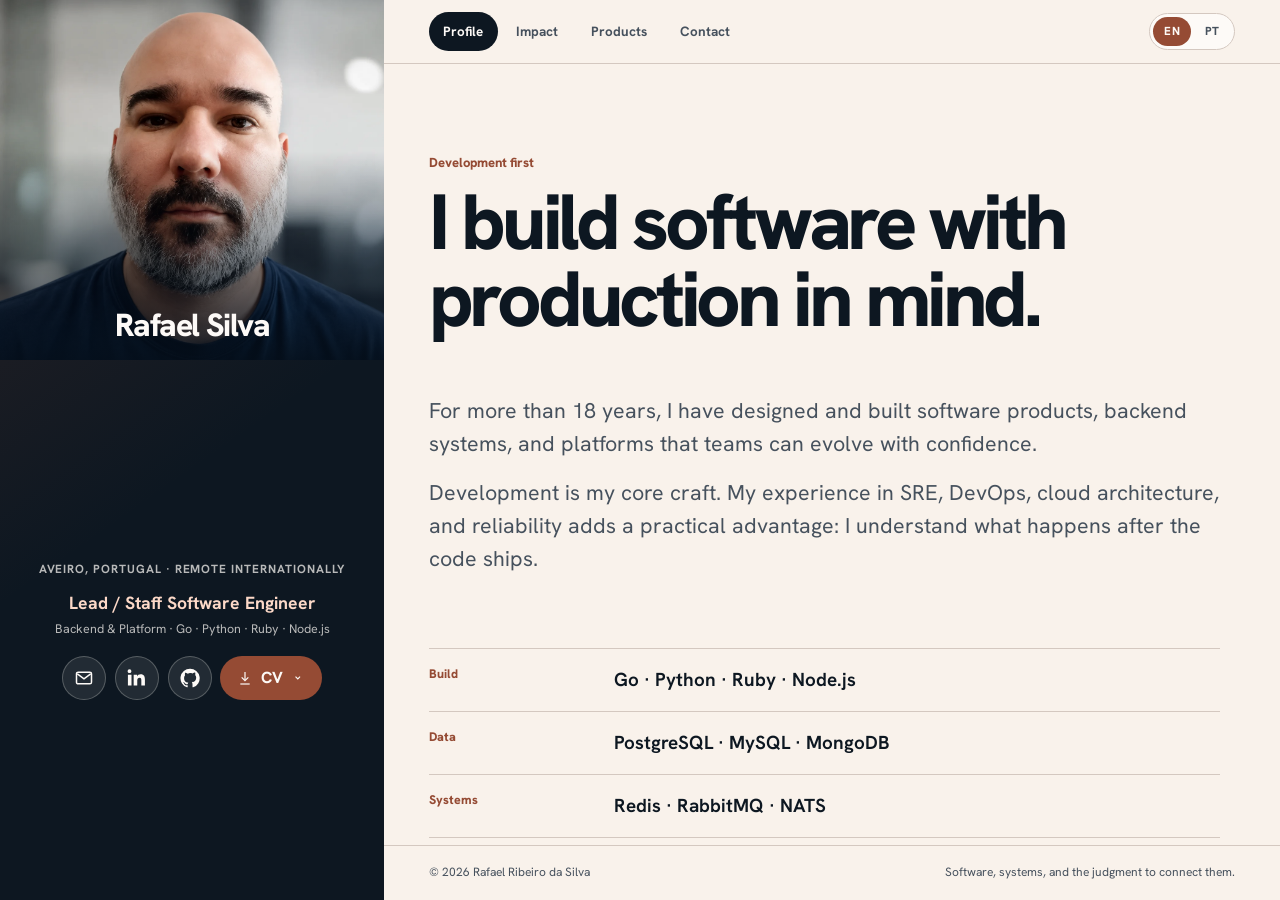
==== index.html @ 27759061 "update website content" ====
<!doctype html>
<html lang="en">
<head>
  <meta charset="utf-8">
  <meta name="viewport" content="width=device-width, initial-scale=1, viewport-fit=cover">
  <title>Rafael Ribeiro da Silva · Lead Software Engineer</title>
  <meta name="description" content="Lead and Staff Software Engineer focused on backend and platform systems, with 18+ years building software that works in production.">
  <meta name="theme-color" content="#9f4e37">
  <meta property="og:type" content="website">
  <meta property="og:title" content="Rafael Ribeiro da Silva · Lead Software Engineer">
  <meta property="og:description" content="Backend and platform engineering, built with production in mind.">
  <meta property="og:image" content="assets/rafael-ribeiro-profile.webp">
  <link rel="icon" href="assets/favicon.svg" type="image/svg+xml">
  <link rel="preconnect" href="https://fonts.googleapis.com">
  <link rel="preconnect" href="https://fonts.gstatic.com" crossorigin>
  <link href="https://fonts.googleapis.com/css2?family=Hanken+Grotesk:wght@400;500;600;700;800&amp;display=swap" rel="stylesheet">
  <link rel="stylesheet" href="styles.css">
</head>
<body>
  <a class="skip-link" href="#main-content" data-i18n="skip">Skip to content</a>

  <div class="site-shell">
    <header class="portrait" aria-labelledby="profile-name">
      <div class="portrait__photo">
        <img
          class="portrait__image"
          src="assets/rafael-ribeiro-profile.webp"
          alt="Portrait of Rafael Ribeiro da Silva"
          data-i18n-alt="photoAlt"
          width="1254"
          height="1254"
          decoding="async"
          fetchpriority="high"
        >
        <div class="portrait__photo-shade" aria-hidden="true"></div>
        <h1 id="profile-name">Rafael Silva</h1>
      </div>
      <div class="portrait__wash" aria-hidden="true"></div>

      <div class="portrait__top">
        <div class="language-switch language-switch--over-image" role="group" aria-label="Language / Idioma">
          <button type="button" data-lang="en" aria-pressed="true">EN</button>
          <button type="button" data-lang="pt" aria-pressed="false">PT</button>
        </div>
      </div>

      <div class="portrait__content">
        <p class="location" data-i18n="location">Aveiro, Portugal · Remote internationally</p>
        <p class="role" data-i18n="role">Lead / Staff Software Engineer</p>
        <p class="specialty" data-i18n="specialty">Backend &amp; Platform · Go · Python · Ruby · Node.js</p>

        <div class="portrait__actions" aria-label="Professional links">
          <a class="icon-action" href="mailto:rafael@gactec.com" aria-label="Email Rafael">
            <svg viewBox="0 0 24 24" fill="none" stroke="currentColor" stroke-width="1.8" aria-hidden="true"><rect x="3" y="5" width="18" height="14" rx="2"></rect><path d="m4 7 8 6 8-6"></path></svg>
          </a>
          <a class="icon-action" href="https://www.linkedin.com/in/ribadev" target="_blank" rel="noopener noreferrer" aria-label="LinkedIn">
            <svg viewBox="0 0 24 24" fill="currentColor" aria-hidden="true"><path d="M5.3 3.8A2.3 2.3 0 1 1 .7 3.8a2.3 2.3 0 0 1 4.6 0ZM1.1 8h4.3v13H1.1V8Zm6.9 0h4.1v1.8h.1c.6-1.1 2-2.3 4.1-2.3 4.4 0 5.2 2.9 5.2 6.7V21h-4.3v-6c0-1.4 0-3.3-2-3.3s-2.9 1.6-2.9 3.2V21H8V8Z"></path></svg>
          </a>
          <a class="icon-action" href="https://github.com/RibaDev" target="_blank" rel="noopener noreferrer" aria-label="GitHub">
            <svg viewBox="0 0 24 24" fill="currentColor" aria-hidden="true"><path d="M12 .8a11.5 11.5 0 0 0-3.6 22.4c.6.1.8-.2.8-.5v-2c-3.1.7-3.8-1.3-3.8-1.3-.5-1.3-1.3-1.7-1.3-1.7-1-.7.1-.7.1-.7 1.1.1 1.8 1.2 1.8 1.2 1 1.8 2.7 1.3 3.3 1 .1-.8.4-1.3.7-1.6-2.5-.3-5.1-1.3-5.1-5.7 0-1.3.4-2.3 1.2-3.1-.1-.3-.5-1.5.1-3.1 0 0 1-.3 3.2 1.2A11 11 0 0 1 12 6.1c1 0 2 .1 2.9.4 2.2-1.5 3.2-1.2 3.2-1.2.6 1.6.2 2.8.1 3.1.8.8 1.2 1.8 1.2 3.1 0 4.4-2.7 5.4-5.2 5.7.4.4.8 1.1.8 2.2v3.3c0 .3.2.6.8.5A11.5 11.5 0 0 0 12 .8Z"></path></svg>
          </a>

          <details class="resume-menu">
            <summary class="resume-button">
              <svg viewBox="0 0 24 24" fill="none" stroke="currentColor" stroke-width="1.8" aria-hidden="true"><path d="M12 3v12"></path><path d="m7 11 5 5 5-5"></path><path d="M5 21h14"></path></svg>
              <span data-i18n="resume">CV</span>
              <svg class="chevron" viewBox="0 0 24 24" fill="none" stroke="currentColor" stroke-width="2" aria-hidden="true"><path d="m8 10 4 4 4-4"></path></svg>
            </summary>
            <div class="resume-menu__list">
              <a href="assets/Rafael-Ribeiro-da-Silva-CV-EN.pdf" download><strong>EN</strong><span>English</span><small>PDF</small></a>
              <a href="assets/Rafael-Ribeiro-da-Silva-CV-PT.pdf" download><strong>PT</strong><span>Português</span><small>PDF</small></a>
            </div>
          </details>
        </div>

        <a class="discover" href="#main-content">
          <span data-i18n="discover">Explore my work</span>
          <svg viewBox="0 0 24 24" fill="none" stroke="currentColor" stroke-width="2" aria-hidden="true"><path d="m6 9 6 6 6-6"></path></svg>
        </a>
      </div>
    </header>

    <main class="content" id="main-content">
      <div class="content__nav">
        <nav class="tabs" role="tablist" aria-label="Profile sections" data-i18n-aria="sectionsLabel">
          <button type="button" role="tab" id="tab-profile" aria-controls="panel-profile" aria-selected="true" data-tab="profile" data-i18n="navProfile">Profile</button>
          <button type="button" role="tab" id="tab-impact" aria-controls="panel-impact" aria-selected="false" data-tab="impact" data-i18n="navImpact">Impact</button>
          <button type="button" role="tab" id="tab-products" aria-controls="panel-products" aria-selected="false" data-tab="products" data-i18n="navProducts">Products</button>
          <button type="button" role="tab" id="tab-contact" aria-controls="panel-contact" aria-selected="false" data-tab="contact" data-i18n="navContact">Contact</button>
        </nav>

        <div class="language-switch language-switch--on-paper" role="group" aria-label="Language / Idioma">
          <button type="button" data-lang="en" aria-pressed="true">EN</button>
          <button type="button" data-lang="pt" aria-pressed="false">PT</button>
        </div>
      </div>

      <div class="panels">
        <section class="panel" id="panel-profile" role="tabpanel" aria-labelledby="tab-profile" data-panel="profile">
          <div class="panel-heading">
            <p class="kicker" data-i18n="profileKicker">Development first</p>
            <h2 data-i18n="profileTitle">I build software with production in mind.</h2>
          </div>

          <div class="intro-copy">
            <p data-i18n="profileIntro1">For more than 18 years, I have designed and built software products, backend systems, and platforms that teams can evolve with confidence.</p>
            <p data-i18n="profileIntro2">Development is my core craft. My experience in SRE, DevOps, cloud architecture, and reliability adds a practical advantage: I understand what happens after the code ships.</p>
          </div>

          <div class="expertise" aria-label="Core expertise and languages" data-i18n-aria="expertiseLabel">
            <div class="expertise__row">
              <span data-i18n="expertiseBuild">Build</span>
              <p>Go · Python · Ruby · Node.js</p>
            </div>
            <div class="expertise__row">
              <span data-i18n="expertiseData">Data</span>
              <p>PostgreSQL · MySQL · MongoDB</p>
            </div>
            <div class="expertise__row">
              <span data-i18n="expertiseSystems">Systems</span>
              <p>Redis · RabbitMQ · NATS</p>
            </div>
            <div class="expertise__row">
              <span data-i18n="expertiseOperate">Operate</span>
              <p>SRE · DevOps · Cloud · CI/CD · Observability</p>
            </div>
            <div class="expertise__row">
              <span data-i18n="expertiseLanguages">Languages</span>
              <p data-i18n="spokenLanguages">Portuguese: Native · English: Advanced</p>
            </div>
          </div>

          <div class="career-heading">
            <h3 data-i18n="careerTitle">Selected trajectory</h3>
            <p data-i18n="careerIntro">Six chapters that connect software, systems, and technical leadership.</p>
          </div>

          <ol class="career-list">
            <li>
              <div class="career-list__time" data-i18n="careerGacTime">2020 — present</div>
              <div><h4><span data-i18n="careerGacRole">Co-Founder &amp; Software Engineer</span><em>GacTec</em></h4><p data-i18n="careerGacBody">End-to-end ownership of digital products, from product conception and architecture to implementation, infrastructure, and operation.</p></div>
            </li>
            <li>
              <div class="career-list__time">2023 — 2026</div>
              <div><h4><span>DevOps Specialist</span><em>Millennium bcp</em></h4><p data-i18n="careerMbcBody">Built an internal product bootstrap platform in Go, PostgreSQL, and Redis that automated cloud product stacks and their dependencies.</p></div>
            </li>
            <li>
              <div class="career-list__time">2022 — 2023</div>
              <div><h4><span>System Reliability Engineer</span><em>Algemetric</em></h4><p data-i18n="careerAlgBody">Engineered secure distributed environments and private communication across multiple cloud providers for encrypted-data workloads.</p></div>
            </li>
            <li>
              <div class="career-list__time">2021 — 2022</div>
              <div><h4><span>SRE Coordinator</span><em>Afterverse</em></h4><p data-i18n="careerAfterBody">Led reliability work for thousands of game servers across eight countries and four continents, balancing player experience, availability, and cost.</p></div>
            </li>
            <li>
              <div class="career-list__time">2015 — 2019</div>
              <div><h4><span>Tech Leader / DevOps</span><em>Estante Virtual</em></h4><p data-i18n="careerEstanteBody">Led the architecture, domain decomposition, data migration, and service development behind a major software modernization.</p></div>
            </li>
            <li>
              <div class="career-list__time">2008 — 2015</div>
              <div><h4><span data-i18n="careerEarlyRole">Software Developer</span><em data-i18n="careerEarlyCompanies">Eguana · Portal Teleguia · West Internet</em></h4><p data-i18n="careerEarlyBody">Built the development foundation in web systems, PHP, server architecture, and production operations.</p></div>
            </li>
          </ol>
        </section>

        <section class="panel" id="panel-impact" role="tabpanel" aria-labelledby="tab-impact" data-panel="impact" hidden>
          <div class="panel-heading">
            <p class="kicker" data-i18n="impactKicker">Selected impact</p>
            <h2 data-i18n="impactTitle">Complex systems, made easier to build and evolve.</h2>
          </div>

          <article class="case-study case-study--copper">
            <div class="case-study__number">01</div>
            <div class="case-study__content">
              <div class="case-study__meta"><span>Millennium bcp</span><span>Go · PostgreSQL · Redis</span></div>
              <h3 data-i18n="bootstrapTitle">A platform that bootstraps complete product stacks in the cloud.</h3>
              <p data-i18n="bootstrapBody">I developed an internal platform that created each product dependency automatically and established reproducible Development, QA, Staging, and Production environments.</p>
              <p class="case-study__result" data-i18n="bootstrapResult">The result: new projects started 70% faster and reached publication 85% faster, with fewer setup errors and less rework.</p>
            </div>
          </article>

          <article class="case-study case-study--ink">
            <div class="case-study__number">02</div>
            <div class="case-study__content">
              <div class="case-study__meta"><span>Estante Virtual</span><span>Ruby on Rails · PostgreSQL</span></div>
              <h3 data-i18n="estanteTitle">From a Perl monolith to independently evolvable services.</h3>
              <p data-i18n="estanteBody">I led the project from architecture and domain decomposition through data migration and development of the services that replaced a single Perl and MySQL system.</p>
              <p class="case-study__result" data-i18n="estanteResult">The new architecture reduced coupling and allowed teams to develop and publish services independently, accelerating product improvements.</p>
            </div>
          </article>

          <div class="operability-statement">
            <p data-i18n="operabilityLabel">The differentiator</p>
            <h3 data-i18n="operabilityTitle">I do not separate building software from making it operable.</h3>
            <p data-i18n="operabilityBody">Reliability, observability, delivery automation, and cloud architecture are part of how I make engineering decisions, not a separate phase after development.</p>
          </div>
        </section>

        <section class="panel" id="panel-products" role="tabpanel" aria-labelledby="tab-products" data-panel="products" hidden>
          <div class="panel-heading panel-heading--with-note">
            <div>
              <p class="kicker" data-i18n="productsKicker">GacTec products</p>
              <h2 data-i18n="productsTitle">Products I own from idea to operation.</h2>
            </div>
            <p data-i18n="productsNote">Conception, product decisions, architecture, code, data, infrastructure, release, and ongoing evolution.</p>
          </div>

          <article class="flagship-product">
            <div class="flagship-product__copy">
              <div class="product-index"><span>01</span><span data-i18n="flagshipLabel">Flagship product</span></div>
              <h3>Cointábil</h3>
              <p data-i18n="cointabilBody">A monthly accounting operations workspace built for Portugal. It connects document collection, ATCUD and QR validation, SAF-T and e-Fatura imports, bank reconciliation, human approval, and auditable closing.</p>
              <p class="stack">Go · Next.js · PostgreSQL · NATS</p>
              <a class="text-link" href="https://cointabil.com" target="_blank" rel="noopener noreferrer"><span data-i18n="visitProduct">Visit product</span><svg viewBox="0 0 24 24" fill="none" stroke="currentColor" stroke-width="2" aria-hidden="true"><path d="M5 12h14"></path><path d="m14 6 6 6-6 6"></path></svg></a>
            </div>
            <a class="flagship-product__visual" href="https://cointabil.com" target="_blank" rel="noopener noreferrer" aria-label="Open Cointábil">
              <div class="cointabil-board" aria-hidden="true">
                <div class="cointabil-board__top"><span>Cointábil</span><i></i><i></i><i></i></div>
                <div class="cointabil-board__heading"><span>Fecho mensal</span><strong>Abril 2026</strong></div>
                <div class="cointabil-board__row"><span>Beta Lda</span><em data-state="done">Pronto a fechar</em><b>100%</b></div>
                <div class="cointabil-board__row"><span>Gama Unipessoal</span><em data-state="review">Em validação</em><b>72%</b></div>
                <div class="cointabil-board__row"><span>Delta SA</span><em data-state="missing">Documentos em falta</em><b>48%</b></div>
                <div class="cointabil-board__queue"><span>ATCUD · QR · NIF</span><strong>5 exceções aguardam decisão humana</strong></div>
              </div>
            </a>
          </article>

          <div class="product-ledger">
            <article>
              <div class="product-index"><span>02</span><span>Web product</span></div>
              <div class="product-ledger__main"><h3>PalmBites</h3><p data-i18n="palmbitesBody">Direct digital commerce and operations for restaurants, cafés, pastry shops, and food trucks, with an installable storefront, ordering, and multi-channel consolidation.</p><p class="stack">Go · Next.js · PostgreSQL · Redis</p></div>
              <a href="https://palmbites.app" target="_blank" rel="noopener noreferrer" aria-label="Open PalmBites"><svg viewBox="0 0 24 24" fill="none" stroke="currentColor" stroke-width="2" aria-hidden="true"><path d="M5 12h14"></path><path d="m14 6 6 6-6 6"></path></svg></a>
            </article>

            <article>
              <div class="product-index"><span>03</span><span>Native mobile</span></div>
              <div class="product-ledger__main"><h3>PalmBills</h3><p data-i18n="palmbillsBody">A privacy-focused native app that reads the Portuguese Tax Authority QR code on invoices and turns receipts into organized, searchable expenses.</p><p class="stack">Swift · SwiftUI · Kotlin · Jetpack Compose</p></div>
              <div class="store-links">
                <a href="https://apps.apple.com/pt/app/palmbills/id6762027969" target="_blank" rel="noopener noreferrer" aria-label="PalmBills on App Store">iOS</a>
                <a href="https://play.google.com/store/apps/details?id=com.gactec.palmbills" target="_blank" rel="noopener noreferrer" aria-label="PalmBills on Google Play">Android</a>
              </div>
            </article>

            <article>
              <div class="product-index"><span>04</span><span>Community platform</span></div>
              <div class="product-ledger__main"><h3>StreetSlopes</h3><p data-i18n="streetslopesBody">A worldwide map and community where street riders discover and document spots, creators publish their work, and organizations help sustain the scene.</p><p class="stack">Go · Next.js · PostgreSQL · OpenStreetMap</p></div>
              <a href="https://streetslopes.com" target="_blank" rel="noopener noreferrer" aria-label="Open StreetSlopes"><svg viewBox="0 0 24 24" fill="none" stroke="currentColor" stroke-width="2" aria-hidden="true"><path d="M5 12h14"></path><path d="m14 6 6 6-6 6"></path></svg></a>
            </article>
          </div>
        </section>

        <section class="panel" id="panel-contact" role="tabpanel" aria-labelledby="tab-contact" data-panel="contact" hidden>
          <div class="contact-intro">
            <p class="kicker" data-i18n="contactKicker">Contact</p>
            <h2 data-i18n="contactTitle">A useful conversation can start with one clear message.</h2>
            <p data-i18n="contactBody">For senior software engineering roles, product architecture, or a difficult backend and platform challenge, email is the fastest way to reach me.</p>
          </div>

          <a class="email-cta" href="mailto:rafael@gactec.com">
            <span>rafael@gactec.com</span>
            <svg viewBox="0 0 24 24" fill="none" stroke="currentColor" stroke-width="1.8" aria-hidden="true"><path d="M5 12h14"></path><path d="m14 6 6 6-6 6"></path></svg>
          </a>

          <div class="contact-ledger">
            <a href="https://www.linkedin.com/in/ribadev" target="_blank" rel="noopener noreferrer"><span>LinkedIn</span><strong>/in/ribadev</strong></a>
            <a href="https://github.com/RibaDev" target="_blank" rel="noopener noreferrer"><span>GitHub</span><strong>@RibaDev</strong></a>
            <div class="contact-ledger__resume"><span data-i18n="downloadResume">Download CV</span><p><a href="assets/Rafael-Ribeiro-da-Silva-CV-EN.pdf" download>English PDF</a><a href="assets/Rafael-Ribeiro-da-Silva-CV-PT.pdf" download>Português PDF</a></p></div>
          </div>

          <div class="availability">
            <span data-i18n="availabilityLabel">Based in</span>
            <strong data-i18n="availabilityValue">Aveiro, Portugal · International remote · Hybrid in Portugal</strong>
          </div>
        </section>
      </div>

      <footer class="footer">
        <span>© 2026 Rafael Ribeiro da Silva</span>
        <span data-i18n="footerLine">Software, systems, and the judgment to connect them.</span>
      </footer>
    </main>
  </div>

  <script src="main.js" defer></script>
</body>
</html>
---- styles.css ----
:root {
  --copper: oklch(0.50 0.105 38);
  --copper-bright: oklch(0.62 0.13 38);
  --copper-deep: oklch(0.34 0.07 35);
  --copper-soft: oklch(0.91 0.045 48);
  --ink: oklch(0.20 0.025 250);
  --ink-raised: oklch(0.27 0.03 250);
  --ink-muted: oklch(0.43 0.025 250);
  --paper: oklch(0.965 0.012 70);
  --surface: oklch(0.987 0.006 70);
  --line: oklch(0.84 0.018 55);
  --line-dark: oklch(0.42 0.025 250 / 0.35);
  --font: "Hanken Grotesk", ui-sans-serif, system-ui, sans-serif;
  --gutter: clamp(1.25rem, 4vw, 3.5rem);
  --radius-sm: 0.5rem;
  --radius-md: 0.875rem;
  --ease-out: cubic-bezier(0.16, 1, 0.3, 1);
  --duration-fast: 180ms;
  --duration: 360ms;
  color-scheme: light;
}

*, *::before, *::after { box-sizing: border-box; }

html { scroll-behavior: smooth; }

body {
  margin: 0;
  font-family: var(--font);
  font-size: 1rem;
  line-height: 1.6;
  color: var(--ink);
  background: var(--paper);
  -webkit-font-smoothing: antialiased;
  text-rendering: optimizeLegibility;
}

button, a, summary { -webkit-tap-highlight-color: transparent; }
button, input, textarea, select { font: inherit; }
button { color: inherit; }
a { color: inherit; text-decoration: none; }
img { display: block; max-width: 100%; }
p, h1, h2, h3, h4 { margin: 0; }
p { text-wrap: pretty; }
h1, h2, h3, h4 { text-wrap: balance; }
svg { display: block; }

:focus-visible {
  outline: 3px solid var(--copper-bright);
  outline-offset: 3px;
  border-radius: 0.25rem;
}

[hidden] { display: none !important; }

.skip-link {
  position: fixed;
  z-index: 100;
  top: 0.75rem;
  left: 0.75rem;
  transform: translateY(-150%);
  padding: 0.7rem 1rem;
  background: var(--surface);
  color: var(--ink);
  border-radius: var(--radius-sm);
  font-weight: 700;
  box-shadow: 0 8px 28px oklch(0.15 0.025 250 / 0.18);
}

.skip-link:focus { transform: translateY(0); }

.site-shell { min-height: 100svh; }

.portrait {
  position: relative;
  min-height: 100svh;
  display: flex;
  flex-direction: column;
  align-items: center;
  padding: 0;
  overflow: hidden;
  isolation: isolate;
  color: var(--surface);
  background: var(--ink);
}

.portrait__photo {
  position: relative;
  z-index: 1;
  flex: 0 0 40svh;
  width: 100%;
  height: 40svh;
  margin: 0;
  border: 0;
  border-radius: 0;
  overflow: hidden;
  animation: portrait-settle 900ms var(--ease-out) both;
}

.portrait__image {
  position: absolute;
  inset: 0;
  width: 100%;
  height: 100%;
  object-fit: cover;
  object-position: 50% 40%;
  filter: saturate(0.78) contrast(1.02);
}

.portrait__photo-shade {
  position: absolute;
  z-index: 2;
  inset: 42% 0 0;
  background: linear-gradient(to top, oklch(0.16 0.03 250 / 0.92), transparent);
}

.portrait__photo h1 {
  position: absolute;
  z-index: 3;
  right: 0;
  bottom: 1.25rem;
  left: 0;
  margin: 0;
  color: var(--surface);
  font-size: clamp(2rem, 8vw, 2.6rem);
  font-weight: 800;
  line-height: 0.9;
  letter-spacing: -0.045em;
  text-align: center;
  white-space: nowrap;
}

.portrait__wash {
  position: absolute;
  z-index: 0;
  inset: 0;
  background: linear-gradient(145deg, oklch(0.50 0.105 38 / 0.24), transparent 52%);
}

.portrait::after { display: none; }

.portrait__top {
  position: absolute;
  top: max(1rem, env(safe-area-inset-top));
  right: var(--gutter);
  z-index: 3;
}

.language-switch {
  display: inline-flex;
  gap: 0.15rem;
  padding: 0.2rem;
  border-radius: 99rem;
}

.language-switch button {
  border: 0;
  border-radius: 99rem;
  padding: 0.32rem 0.68rem;
  background: transparent;
  color: inherit;
  cursor: pointer;
  font-size: 0.73rem;
  font-weight: 750;
  letter-spacing: 0.06em;
  transition: color var(--duration-fast), background var(--duration-fast), transform var(--duration-fast);
}

.language-switch button:active { transform: scale(0.94); }

.language-switch--over-image {
  border: 1px solid oklch(0.98 0.006 70 / 0.28);
  background: oklch(0.20 0.025 250 / 0.34);
  backdrop-filter: blur(8px);
}

.language-switch--over-image button { color: oklch(0.98 0.006 70 / 0.72); }
.language-switch--over-image button[aria-pressed="true"] { background: var(--surface); color: var(--ink); }

.portrait__content {
  position: relative;
  z-index: 1;
  flex: 1 1 auto;
  width: 100%;
  min-width: 0;
  margin: 0;
  padding: clamp(1.25rem, 4vh, 2rem) 1.25rem max(1.25rem, env(safe-area-inset-bottom));
  display: flex;
  flex-direction: column;
  align-items: center;
  justify-content: center;
  text-align: center;
}

.location {
  color: oklch(0.98 0.006 70 / 0.72);
  font-size: 0.74rem;
  font-weight: 700;
  letter-spacing: 0.08em;
  text-transform: uppercase;
  animation: rise-in 650ms 80ms var(--ease-out) both;
}

.role {
  margin-top: 0.65rem;
  font-size: clamp(0.92rem, 3.6vw, 1.1rem);
  font-weight: 700;
  color: var(--copper-soft);
  animation: rise-in 700ms 200ms var(--ease-out) both;
}

.specialty {
  margin-top: 0.15rem;
  color: oklch(0.98 0.006 70 / 0.72);
  font-size: 0.78rem;
  animation: rise-in 700ms 250ms var(--ease-out) both;
}

.portrait__actions {
  margin-top: 1rem;
  display: flex;
  align-items: center;
  justify-content: center;
  flex-wrap: wrap;
  gap: 0.55rem;
  animation: rise-in 700ms 310ms var(--ease-out) both;
}

.icon-action,
.resume-button {
  min-width: 2.75rem;
  height: 2.75rem;
  display: inline-flex;
  align-items: center;
  justify-content: center;
  border: 1px solid oklch(0.98 0.006 70 / 0.24);
  border-radius: 99rem;
  background: oklch(0.98 0.006 70 / 0.09);
  color: var(--surface);
  cursor: pointer;
  transition: transform var(--duration) var(--ease-out), background var(--duration), border-color var(--duration);
}

.icon-action svg { width: 1.25rem; height: 1.25rem; }

.icon-action:hover,
.resume-button:hover {
  transform: translateY(-3px);
  background: oklch(0.98 0.006 70 / 0.18);
  border-color: oklch(0.98 0.006 70 / 0.48);
}

.resume-menu { position: relative; }
.resume-menu summary { list-style: none; }
.resume-menu summary::-webkit-details-marker { display: none; }

.resume-button {
  min-width: auto;
  padding: 0 1rem;
  gap: 0.5rem;
  border-color: transparent;
  background: var(--copper);
  font-weight: 750;
}

.resume-button > svg:first-child { width: 1rem; height: 1rem; }
.resume-button .chevron { width: 0.85rem; height: 0.85rem; transition: transform var(--duration-fast); }
.resume-menu[open] .chevron { transform: rotate(180deg); }

.resume-menu__list {
  position: absolute;
  z-index: 20;
  left: 50%;
  bottom: calc(100% + 0.65rem);
  width: 13rem;
  transform: translateX(-50%);
  padding: 0.4rem;
  border: 1px solid var(--line);
  border-radius: var(--radius-md);
  color: var(--ink);
  background: var(--surface);
  box-shadow: 0 18px 46px oklch(0.15 0.025 250 / 0.25);
  animation: menu-in 220ms var(--ease-out) both;
}

.resume-menu__list a {
  display: grid;
  grid-template-columns: 2rem 1fr auto;
  align-items: baseline;
  gap: 0.4rem;
  padding: 0.6rem 0.7rem;
  border-radius: 0.55rem;
  font-size: 0.85rem;
}

.resume-menu__list a:hover { background: var(--copper-soft); }
.resume-menu__list strong { color: var(--copper-deep); }
.resume-menu__list small { color: var(--ink-muted); }

.discover {
  margin-top: 1.5rem;
  display: inline-flex;
  align-items: center;
  gap: 0.4rem;
  font-size: 0.75rem;
  font-weight: 700;
  letter-spacing: 0.08em;
  text-transform: uppercase;
  color: oklch(0.98 0.006 70 / 0.78);
  animation: rise-in 700ms 370ms var(--ease-out) both;
}

.discover svg { width: 1rem; height: 1rem; animation: nudge 1.8s var(--ease-out) infinite; }

.content {
  min-height: 100svh;
  display: flex;
  flex-direction: column;
  background: var(--paper);
}

.content__nav {
  position: sticky;
  top: 0;
  z-index: 30;
  display: flex;
  align-items: center;
  gap: 1rem;
  padding: 0.75rem var(--gutter);
  background: oklch(0.965 0.012 70 / 0.94);
  border-bottom: 1px solid var(--line);
  backdrop-filter: blur(12px);
}

.tabs {
  min-width: 0;
  display: flex;
  flex: 1 1 auto;
  gap: 0.25rem;
  overflow-x: auto;
  scrollbar-width: none;
}

.tabs::-webkit-scrollbar { display: none; }

.tabs button {
  flex: 0 0 auto;
  border: 0;
  border-radius: 99rem;
  padding: 0.54rem 0.9rem;
  background: transparent;
  color: var(--ink-muted);
  cursor: pointer;
  font-size: 0.84rem;
  font-weight: 700;
  transition: color var(--duration-fast), background var(--duration-fast), transform var(--duration-fast);
}

.tabs button:hover { color: var(--ink); background: var(--copper-soft); }
.tabs button:active { transform: scale(0.96); }
.tabs button[aria-selected="true"] { background: var(--ink); color: var(--surface); }

.language-switch--on-paper {
  display: none;
  flex: 0 0 auto;
  border: 1px solid var(--line);
  background: var(--surface);
}

.language-switch--on-paper button { color: var(--ink-muted); }
.language-switch--on-paper button[aria-pressed="true"] { background: var(--copper); color: var(--surface); }

.panels {
  flex: 1 0 auto;
  padding: clamp(2.6rem, 7vw, 5.5rem) var(--gutter) 5rem;
}

.panel {
  width: min(100%, 68rem);
  margin-inline: auto;
}

.panel.is-entering { animation: panel-in var(--duration) var(--ease-out) both; }

.panel-heading { max-width: 48rem; margin-bottom: clamp(2rem, 5vw, 3.5rem); }
.panel-heading--with-note { max-width: none; display: grid; gap: 1.25rem; }
.panel-heading--with-note > p { max-width: 40rem; color: var(--ink-muted); }

.kicker {
  margin-bottom: 0.7rem;
  color: var(--copper);
  font-size: 0.82rem;
  font-weight: 800;
}

.panel-heading h2,
.contact-intro h2 {
  font-size: clamp(2.2rem, 7vw, 4.9rem);
  line-height: 0.98;
  letter-spacing: -0.055em;
  font-weight: 800;
}

.intro-copy {
  display: grid;
  gap: 1rem;
  max-width: 72ch;
  color: var(--ink-muted);
  font-size: clamp(1.08rem, 2.2vw, 1.34rem);
  line-height: 1.55;
}

.expertise { margin-top: clamp(2.5rem, 6vw, 4.5rem); border-top: 1px solid var(--line); }

.expertise__row {
  display: grid;
  grid-template-columns: minmax(5.5rem, 0.28fr) 1fr;
  gap: 1rem;
  padding: 1rem 0;
  border-bottom: 1px solid var(--line);
}

.expertise__row > span { color: var(--copper); font-size: 0.78rem; font-weight: 800; }
.expertise__row p { font-size: clamp(1rem, 2vw, 1.18rem); font-weight: 650; }

.career-heading {
  margin-top: clamp(3.5rem, 8vw, 6.5rem);
  display: grid;
  gap: 0.4rem;
}

.career-heading h3 { font-size: clamp(1.7rem, 4vw, 2.7rem); letter-spacing: -0.04em; }
.career-heading p { color: var(--ink-muted); }

.career-list { margin: 2rem 0 0; padding: 0; list-style: none; border-top: 1px solid var(--line); }

.career-list li {
  display: grid;
  grid-template-columns: minmax(7.5rem, 0.25fr) 1fr;
  gap: 1.25rem;
  padding: 1.55rem 0;
  border-bottom: 1px solid var(--line);
}

.career-list__time { color: var(--ink-muted); font-size: 0.8rem; font-weight: 700; }
.career-list h4 { display: flex; flex-wrap: wrap; gap: 0.3rem 0.65rem; font-size: 1.05rem; }
.career-list h4 span { font-weight: 800; }
.career-list h4 em { color: var(--copper); font-style: normal; font-weight: 700; }
.career-list p { margin-top: 0.45rem; max-width: 68ch; color: var(--ink-muted); }

.case-study {
  position: relative;
  overflow: hidden;
  display: grid;
  grid-template-columns: auto 1fr;
  gap: clamp(1.25rem, 3vw, 2.5rem);
  padding: clamp(1.5rem, 4vw, 3.5rem);
  border-radius: var(--radius-md);
}

.case-study + .case-study { margin-top: 1.25rem; }
.case-study--copper { background: var(--copper); color: var(--surface); }
.case-study--ink { background: var(--ink); color: var(--surface); }

.case-study__number {
  font-size: 0.82rem;
  font-weight: 800;
  color: oklch(0.987 0.006 70 / 0.64);
}

.case-study__meta { display: flex; flex-wrap: wrap; justify-content: space-between; gap: 0.4rem 1rem; color: oklch(0.987 0.006 70 / 0.68); font-size: 0.78rem; font-weight: 700; }
.case-study h3 { margin-top: 1.7rem; max-width: 21ch; font-size: clamp(1.85rem, 4vw, 3.3rem); line-height: 1.02; letter-spacing: -0.045em; }
.case-study__content > p:not(.case-study__result) { margin-top: 1.25rem; max-width: 66ch; color: oklch(0.987 0.006 70 / 0.78); }
.case-study__result { margin-top: 2rem; padding-top: 1.15rem; border-top: 1px solid oklch(0.987 0.006 70 / 0.24); max-width: 62ch; font-size: clamp(1.05rem, 2.2vw, 1.3rem); font-weight: 750; }

.operability-statement {
  margin-top: clamp(3.5rem, 8vw, 6rem);
  display: grid;
  grid-template-columns: 0.26fr 0.9fr;
  gap: 1.5rem 2.5rem;
  padding-top: 1.5rem;
  border-top: 1px solid var(--line);
}

.operability-statement > p:first-child { color: var(--copper); font-size: 0.8rem; font-weight: 800; }
.operability-statement h3 { font-size: clamp(1.7rem, 4vw, 2.9rem); line-height: 1.04; letter-spacing: -0.04em; }
.operability-statement > p:last-child { grid-column: 2; max-width: 65ch; color: var(--ink-muted); }

.flagship-product {
  overflow: hidden;
  display: grid;
  border: 1px solid var(--copper);
  border-radius: var(--radius-md);
  background: var(--copper-soft);
}

.flagship-product__copy { padding: clamp(1.5rem, 4vw, 3rem); }
.product-index { display: flex; align-items: center; gap: 0.65rem; color: var(--ink-muted); font-size: 0.72rem; font-weight: 800; text-transform: uppercase; letter-spacing: 0.06em; }
.product-index span:first-child { color: var(--copper); }
.flagship-product h3 { margin-top: 1.6rem; font-size: clamp(2.4rem, 6vw, 4.8rem); line-height: 0.9; letter-spacing: -0.055em; }
.flagship-product__copy > p:not(.stack) { margin-top: 1.25rem; max-width: 62ch; color: var(--ink-muted); font-size: 1.06rem; }
.stack { margin-top: 1.25rem; color: var(--copper-deep); font-size: 0.82rem; font-weight: 800; }

.text-link {
  margin-top: 1.75rem;
  display: inline-flex;
  align-items: center;
  gap: 0.45rem;
  font-weight: 800;
}

.text-link svg { width: 1.1rem; height: 1.1rem; transition: transform var(--duration) var(--ease-out); }
.text-link:hover svg { transform: translateX(0.35rem); }

.flagship-product__visual {
  min-height: 17rem;
  overflow: hidden;
  background: var(--ink);
}

.flagship-product__visual img {
  width: 100%;
  height: 100%;
  object-fit: cover;
  object-position: top left;
  transition: transform 700ms var(--ease-out), filter 700ms var(--ease-out);
}

.flagship-product__visual:hover img { transform: scale(1.025); filter: saturate(1.08); }

.cointabil-board {
  width: min(88%, 34rem);
  margin: clamp(2rem, 7vw, 4.5rem) auto;
  overflow: hidden;
  border: 1px solid oklch(0.987 0.006 70 / 0.2);
  border-radius: 0.7rem;
  background: var(--surface);
  color: var(--ink);
  box-shadow: 0 28px 65px oklch(0.10 0.03 250 / 0.35);
  transform: rotate(-1.2deg);
  transition: transform 600ms var(--ease-out);
}

.flagship-product__visual:hover .cointabil-board { transform: rotate(0deg) translateY(-0.35rem); }

.cointabil-board__top {
  height: 2.5rem;
  padding: 0 0.9rem;
  display: flex;
  align-items: center;
  gap: 0.35rem;
  border-bottom: 1px solid var(--line);
  background: var(--paper);
}

.cointabil-board__top span { margin-right: auto; font-size: 0.75rem; font-weight: 800; }
.cointabil-board__top i { width: 0.48rem; height: 0.48rem; border-radius: 99rem; background: var(--line); }
.cointabil-board__top i:first-of-type { background: var(--copper); }

.cointabil-board__heading,
.cointabil-board__row,
.cointabil-board__queue { padding: 0.85rem 1rem; }
.cointabil-board__heading { display: flex; justify-content: space-between; gap: 1rem; border-bottom: 1px solid var(--line); }
.cointabil-board__heading span { color: var(--ink-muted); font-size: 0.7rem; font-weight: 700; }
.cointabil-board__heading strong { font-size: 0.8rem; }
.cointabil-board__row { display: grid; grid-template-columns: 1fr auto 2.6rem; gap: 0.6rem; align-items: center; border-bottom: 1px solid var(--line); font-size: 0.72rem; }
.cointabil-board__row > span { font-weight: 800; }
.cointabil-board__row em { padding: 0.18rem 0.42rem; border-radius: 99rem; font-style: normal; font-weight: 700; }
.cointabil-board__row em[data-state="done"] { color: oklch(0.38 0.09 150); background: oklch(0.92 0.045 150); }
.cointabil-board__row em[data-state="review"] { color: var(--copper-deep); background: var(--copper-soft); }
.cointabil-board__row em[data-state="missing"] { color: oklch(0.44 0.1 80); background: oklch(0.93 0.05 80); }
.cointabil-board__row b { text-align: right; }
.cointabil-board__queue { display: grid; gap: 0.15rem; background: var(--copper-soft); }
.cointabil-board__queue span { color: var(--copper-deep); font-size: 0.62rem; font-weight: 800; }
.cointabil-board__queue strong { font-size: 0.74rem; }

.product-ledger { margin-top: 1.5rem; border-top: 1px solid var(--line); }

.product-ledger article {
  display: grid;
  grid-template-columns: minmax(8rem, 0.28fr) minmax(0, 1fr) 8.25rem;
  gap: 1.25rem;
  align-items: start;
  padding: 1.75rem 0;
  border-bottom: 1px solid var(--line);
}

.product-ledger h3 { font-size: clamp(1.5rem, 3vw, 2.2rem); letter-spacing: -0.035em; }
.product-ledger__main > p:not(.stack) { margin-top: 0.45rem; max-width: 65ch; color: var(--ink-muted); }
.product-ledger .stack { margin-top: 0.65rem; }
.product-ledger article > a { width: 2.6rem; height: 2.6rem; display: grid; place-items: center; justify-self: end; border: 1px solid var(--line); border-radius: 99rem; color: var(--copper); transition: background var(--duration-fast), color var(--duration-fast), transform var(--duration); }
.product-ledger article > a:hover { background: var(--copper); color: var(--surface); transform: translateX(0.2rem); }
.product-ledger article > a svg { width: 1rem; height: 1rem; }

.store-links { display: flex; justify-self: end; gap: 0.35rem; }
.store-links a { padding: 0.45rem 0.65rem; border: 1px solid var(--line); border-radius: 99rem; color: var(--copper-deep); font-size: 0.75rem; font-weight: 800; }
.store-links a:hover { border-color: var(--copper); background: var(--copper-soft); }

.contact-intro { max-width: 55rem; }
.contact-intro > p:last-child { margin-top: 1.5rem; max-width: 65ch; color: var(--ink-muted); font-size: clamp(1.05rem, 2.2vw, 1.25rem); }

.email-cta {
  margin-top: clamp(2.5rem, 6vw, 4.5rem);
  display: flex;
  align-items: center;
  justify-content: space-between;
  gap: 1rem;
  padding: clamp(1.15rem, 3vw, 1.8rem) 0;
  border-block: 1px solid var(--line);
  color: var(--copper-deep);
  font-size: clamp(1.45rem, 4vw, 3rem);
  font-weight: 800;
  letter-spacing: -0.04em;
}

.email-cta svg { width: clamp(1.5rem, 4vw, 2.4rem); height: auto; transition: transform var(--duration) var(--ease-out); }
.email-cta:hover svg { transform: translateX(0.5rem); }

.contact-ledger { margin-top: 1.5rem; display: grid; border-top: 1px solid var(--line); }
.contact-ledger > a,
.contact-ledger__resume { display: grid; grid-template-columns: minmax(8rem, 0.3fr) 1fr; gap: 1rem; padding: 1rem 0; border-bottom: 1px solid var(--line); }
.contact-ledger span { color: var(--ink-muted); font-size: 0.8rem; font-weight: 700; }
.contact-ledger strong { font-size: 1rem; }
.contact-ledger > a:hover strong { color: var(--copper); }
.contact-ledger__resume p { display: flex; flex-wrap: wrap; gap: 0.5rem 1rem; font-weight: 750; }
.contact-ledger__resume a:hover { color: var(--copper); }

.availability { margin-top: 3rem; display: grid; gap: 0.4rem; }
.availability span { color: var(--copper); font-size: 0.8rem; font-weight: 800; }
.availability strong { max-width: 42rem; font-size: clamp(1.25rem, 3vw, 2rem); line-height: 1.15; }

.footer {
  padding: 1.1rem var(--gutter);
  display: flex;
  flex-wrap: wrap;
  justify-content: space-between;
  gap: 0.5rem 1rem;
  border-top: 1px solid var(--line);
  color: var(--ink-muted);
  font-size: 0.75rem;
}

@keyframes portrait-settle {
  from { opacity: 0.65; transform: scale(0.96); }
  to { opacity: 1; transform: scale(1); }
}

@keyframes rise-in {
  from { opacity: 0; transform: translateY(1.1rem); }
  to { opacity: 1; transform: translateY(0); }
}

@keyframes panel-in {
  from { opacity: 0; transform: translateY(0.6rem); }
  to { opacity: 1; transform: translateY(0); }
}

@keyframes menu-in {
  from { opacity: 0; transform: translate(-50%, 0.45rem); }
  to { opacity: 1; transform: translate(-50%, 0); }
}

@keyframes nudge {
  0%, 100% { transform: translateY(0); }
  50% { transform: translateY(0.3rem); }
}

@media (min-width: 760px) {
  .panel-heading--with-note { grid-template-columns: minmax(0, 1fr) minmax(16rem, 0.5fr); align-items: end; }
  .flagship-product { grid-template-columns: minmax(0, 0.85fr) minmax(20rem, 1.15fr); }
  .contact-ledger { grid-template-columns: repeat(2, 1fr); column-gap: 2rem; }
  .contact-ledger > a:nth-child(2) { border-top: 1px solid var(--line); }
  .contact-ledger__resume { grid-column: 1 / -1; }
}

@media (min-width: 1040px) {
  body { overflow: hidden; }
  .site-shell { height: 100dvh; display: grid; grid-template-columns: minmax(22rem, 30fr) minmax(0, 70fr); overflow: hidden; }
  .portrait { min-height: 0; height: 100dvh; display: flex; flex-direction: column; align-items: flex-start; padding: 0; }
  .portrait__photo { align-self: stretch; flex: 0 0 40%; width: 100%; height: 40%; aspect-ratio: auto; margin: 0; border: 0; border-radius: 0; }
  .portrait__image { object-position: 50% 40%; }
  .portrait__photo h1 { bottom: 1.25rem; font-size: clamp(2rem, 2.4vw, 2.5rem); }
  .portrait__content { flex: 1 1 auto; width: 100%; margin: 0; padding: clamp(1.5rem, 4vh, 2.5rem) clamp(2rem, 3vw, 3.2rem); justify-content: center; }
  .portrait__actions { justify-content: center; }
  .discover { display: none; }
  .portrait__top { display: none; }
  .content { height: 100dvh; min-height: 0; overflow: hidden; }
  .content__nav { position: static; flex: 0 0 auto; padding-inline: clamp(2rem, 3.5vw, 3.7rem); }
  .language-switch--on-paper { display: inline-flex; }
  .panels { min-height: 0; flex: 1 1 auto; overflow-y: auto; scrollbar-gutter: stable; padding-inline: clamp(2rem, 3.5vw, 3.7rem); }
  .footer { flex: 0 0 auto; padding-inline: clamp(2rem, 3.5vw, 3.7rem); }
  .resume-menu__list { left: 0; transform: none; }
  @keyframes menu-in {
    from { opacity: 0; transform: translateY(0.45rem); }
    to { opacity: 1; transform: translateY(0); }
  }
}

@media (max-width: 680px) {
  .content__nav { padding-inline: 0.85rem; }
  .tabs button { padding-inline: 0.78rem; }
  .expertise__row,
  .career-list li,
  .operability-statement,
  .product-ledger article,
  .contact-ledger > a,
  .contact-ledger__resume { grid-template-columns: 1fr; }
  .career-list__time { margin-bottom: -0.4rem; }
  .operability-statement > p:last-child { grid-column: 1; }
  .case-study { grid-template-columns: 1fr; }
  .case-study__number { margin-bottom: -0.4rem; }
  .product-ledger article > a { justify-self: start; }
  .store-links { margin-top: 0.25rem; justify-self: start; }
  .email-cta { font-size: clamp(1.2rem, 6vw, 1.65rem); }
}

@media (prefers-reduced-motion: reduce) {
  html { scroll-behavior: auto; }
  *, *::before, *::after {
    scroll-behavior: auto !important;
    animation-duration: 0.001ms !important;
    animation-iteration-count: 1 !important;
    transition-duration: 0.001ms !important;
  }
  .portrait__image { transform: none; }
}
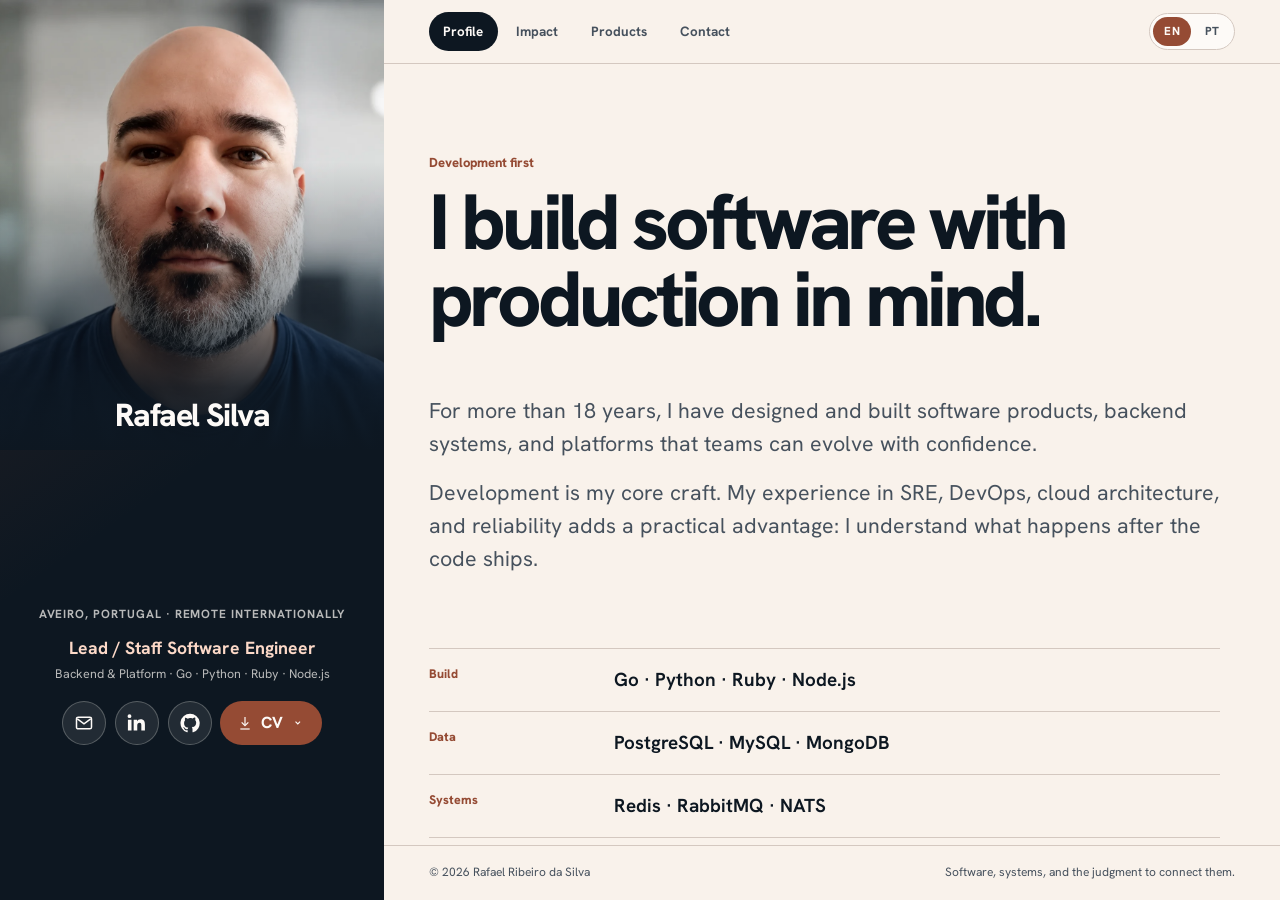
==== commit 06eefb1d: "update website content" ====
--- a/index.html
+++ b/index.html
@@ -172,7 +172,7 @@
           <article class="case-study case-study--copper">
             <div class="case-study__number">01</div>
             <div class="case-study__content">
-              <div class="case-study__meta"><span>Millennium bcp</span><span>Go · PostgreSQL · Redis</span></div>
+              <div class="case-study__meta"><span>Millennium bcp · 2023–2026</span><span>Go · PostgreSQL · Redis</span></div>
               <h3 data-i18n="bootstrapTitle">A platform that bootstraps complete product stacks in the cloud.</h3>
               <p data-i18n="bootstrapBody">I developed an internal platform that created each product dependency automatically and established reproducible Development, QA, Staging, and Production environments.</p>
               <p class="case-study__result" data-i18n="bootstrapResult">The result: new projects started 70% faster and reached publication 85% faster, with fewer setup errors and less rework.</p>
@@ -182,7 +182,27 @@
           <article class="case-study case-study--ink">
             <div class="case-study__number">02</div>
             <div class="case-study__content">
-              <div class="case-study__meta"><span>Estante Virtual</span><span>Ruby on Rails · PostgreSQL</span></div>
+              <div class="case-study__meta"><span>Algemetric · 2022–2023</span><span>Multi-cloud · Private networking · MPC · Security</span></div>
+              <h3 data-i18n="algemetricImpactTitle">A secure multi-cloud foundation for encrypted-data processing.</h3>
+              <p data-i18n="algemetricImpactBody">I designed the environment from the ground up for multi-party computation workloads, with private routes, isolated resources, and high-performance communication between cloud providers.</p>
+              <p class="case-study__result" data-i18n="algemetricImpactResult">The impact: faster and safer communication across clouds, with an infrastructure foundation designed for sensitive data.</p>
+            </div>
+          </article>
+
+          <article class="case-study case-study--copper">
+            <div class="case-study__number">03</div>
+            <div class="case-study__content">
+              <div class="case-study__meta"><span>Afterverse · 2021–2022</span><span>Terraform · Rancher · Elastic Stack · Prometheus · Grafana</span></div>
+              <h3 data-i18n="afterverseImpactTitle">Reliability for thousands of game servers across four continents.</h3>
+              <p data-i18n="afterverseImpactBody">As SRE Coordinator, I led a team responsible for availability, performance, latency, observability, and cost efficiency across a distributed operation in eight countries.</p>
+              <p class="case-study__result" data-i18n="afterverseImpactResult">The impact: more stable environments, preventive response, and a consistent player experience at global scale.</p>
+            </div>
+          </article>
+
+          <article class="case-study case-study--ink">
+            <div class="case-study__number">04</div>
+            <div class="case-study__content">
+              <div class="case-study__meta"><span>Estante Virtual · 2015–2019</span><span>Ruby on Rails · PostgreSQL</span></div>
               <h3 data-i18n="estanteTitle">From a Perl monolith to independently evolvable services.</h3>
               <p data-i18n="estanteBody">I led the project from architecture and domain decomposition through data migration and development of the services that replaced a single Perl and MySQL system.</p>
               <p class="case-study__result" data-i18n="estanteResult">The new architecture reduced coupling and allowed teams to develop and publish services independently, accelerating product improvements.</p>
@@ -205,15 +225,16 @@
             <p data-i18n="productsNote">Conception, product decisions, architecture, code, data, infrastructure, release, and ongoing evolution.</p>
           </div>
 
-          <article class="flagship-product">
-            <div class="flagship-product__copy">
-              <div class="product-index"><span>01</span><span data-i18n="flagshipLabel">Flagship product</span></div>
+          <div class="products-showcase">
+          <article class="product-feature product-feature--cointabil">
+            <div class="product-feature__copy">
+              <div class="product-index"><span>01</span><span data-i18n="cointabilLabel">Accounting operations</span></div>
               <h3>Cointábil</h3>
               <p data-i18n="cointabilBody">A monthly accounting operations workspace built for Portugal. It connects document collection, ATCUD and QR validation, SAF-T and e-Fatura imports, bank reconciliation, human approval, and auditable closing.</p>
               <p class="stack">Go · Next.js · PostgreSQL · NATS</p>
               <a class="text-link" href="https://cointabil.com" target="_blank" rel="noopener noreferrer"><span data-i18n="visitProduct">Visit product</span><svg viewBox="0 0 24 24" fill="none" stroke="currentColor" stroke-width="2" aria-hidden="true"><path d="M5 12h14"></path><path d="m14 6 6 6-6 6"></path></svg></a>
             </div>
-            <a class="flagship-product__visual" href="https://cointabil.com" target="_blank" rel="noopener noreferrer" aria-label="Open Cointábil">
+            <a class="product-feature__visual product-feature__visual--cointabil" href="https://cointabil.com" target="_blank" rel="noopener noreferrer" aria-label="Open Cointábil">
               <div class="cointabil-board" aria-hidden="true">
                 <div class="cointabil-board__top"><span>Cointábil</span><i></i><i></i><i></i></div>
                 <div class="cointabil-board__heading"><span>Fecho mensal</span><strong>Abril 2026</strong></div>
@@ -225,27 +246,73 @@
             </a>
           </article>
 
-          <div class="product-ledger">
-            <article>
-              <div class="product-index"><span>02</span><span>Web product</span></div>
-              <div class="product-ledger__main"><h3>PalmBites</h3><p data-i18n="palmbitesBody">Direct digital commerce and operations for restaurants, cafés, pastry shops, and food trucks, with an installable storefront, ordering, and multi-channel consolidation.</p><p class="stack">Go · Next.js · PostgreSQL · Redis</p></div>
-              <a href="https://palmbites.app" target="_blank" rel="noopener noreferrer" aria-label="Open PalmBites"><svg viewBox="0 0 24 24" fill="none" stroke="currentColor" stroke-width="2" aria-hidden="true"><path d="M5 12h14"></path><path d="m14 6 6 6-6 6"></path></svg></a>
-            </article>
-
-            <article>
-              <div class="product-index"><span>03</span><span>Native mobile</span></div>
-              <div class="product-ledger__main"><h3>PalmBills</h3><p data-i18n="palmbillsBody">A privacy-focused native app that reads the Portuguese Tax Authority QR code on invoices and turns receipts into organized, searchable expenses.</p><p class="stack">Swift · SwiftUI · Kotlin · Jetpack Compose</p></div>
-              <div class="store-links">
-                <a href="https://apps.apple.com/pt/app/palmbills/id6762027969" target="_blank" rel="noopener noreferrer" aria-label="PalmBills on App Store">iOS</a>
-                <a href="https://play.google.com/store/apps/details?id=com.gactec.palmbills" target="_blank" rel="noopener noreferrer" aria-label="PalmBills on Google Play">Android</a>
-              </div>
-            </article>
-
-            <article>
-              <div class="product-index"><span>04</span><span>Community platform</span></div>
-              <div class="product-ledger__main"><h3>StreetSlopes</h3><p data-i18n="streetslopesBody">A worldwide map and community where street riders discover and document spots, creators publish their work, and organizations help sustain the scene.</p><p class="stack">Go · Next.js · PostgreSQL · OpenStreetMap</p></div>
-              <a href="https://streetslopes.com" target="_blank" rel="noopener noreferrer" aria-label="Open StreetSlopes"><svg viewBox="0 0 24 24" fill="none" stroke="currentColor" stroke-width="2" aria-hidden="true"><path d="M5 12h14"></path><path d="m14 6 6 6-6 6"></path></svg></a>
-            </article>
+          <article class="product-feature product-feature--palmbites product-feature--reverse">
+            <div class="product-feature__copy">
+              <div class="product-index"><span>02</span><span data-i18n="palmbitesLabel">Restaurant commerce</span></div>
+              <h3>PalmBites</h3>
+              <p data-i18n="palmbitesBody">Direct digital commerce and operations for restaurants, cafés, pastry shops, and food trucks, with an installable storefront, ordering, and multi-channel consolidation.</p>
+              <p class="stack">Go · Next.js · PostgreSQL · Redis</p>
+              <a class="text-link" href="https://palmbites.app" target="_blank" rel="noopener noreferrer"><span data-i18n="visitProduct">Visit product</span><svg viewBox="0 0 24 24" fill="none" stroke="currentColor" stroke-width="2" aria-hidden="true"><path d="M5 12h14"></path><path d="m14 6 6 6-6 6"></path></svg></a>
+            </div>
+            <a class="product-feature__visual product-feature__visual--palmbites" href="https://palmbites.app" target="_blank" rel="noopener noreferrer" aria-label="Open PalmBites">
+              <div class="palmbites-scene" aria-hidden="true">
+                <div class="palmbites-screen">
+                  <div class="palmbites-screen__top"><strong>PalmBites</strong><span>● Online</span></div>
+                  <div class="palmbites-screen__heading"><span>Pedidos ativos</span><strong>12</strong></div>
+                  <div class="palmbites-order"><b>#181</b><span>Mesa 08</span><em>Preparar</em></div>
+                  <div class="palmbites-order"><b>#182</b><span>Takeaway</span><em>Pronto</em></div>
+                  <div class="palmbites-order"><b>#183</b><span>Delivery</span><em>Novo</em></div>
+                </div>
+                <div class="palmbites-ticket"><span>Novo pedido</span><strong>#184</strong><small>2 × Smash Burger<br>1 × Batata rústica</small><b>€ 24,80</b></div>
+              </div>
+            </a>
+          </article>
+
+          <article class="product-feature product-feature--palmbills">
+            <div class="product-feature__copy">
+              <div class="product-index"><span>03</span><span data-i18n="palmbillsLabel">Native mobile</span></div>
+              <h3>PalmBills</h3>
+              <p data-i18n="palmbillsBody">A privacy-focused native app that reads the Portuguese Tax Authority QR code on invoices and turns receipts into organized, searchable expenses.</p>
+              <p class="stack">Swift · SwiftUI · Kotlin · Jetpack Compose</p>
+              <div class="product-links" aria-label="PalmBills downloads">
+                <a href="https://apps.apple.com/pt/app/palmbills/id6762027969" target="_blank" rel="noopener noreferrer">App Store</a>
+                <a href="https://play.google.com/store/apps/details?id=com.gactec.palmbills" target="_blank" rel="noopener noreferrer">Google Play</a>
+              </div>
+            </div>
+            <div class="product-feature__visual product-feature__visual--palmbills">
+              <div class="palmbills-scene" aria-hidden="true">
+                <div class="palmbills-receipt"><span>FATURA</span><i></i><strong>QR</strong><small>ATCUD: JF3N-284</small></div>
+                <div class="palmbills-phone">
+                  <div class="palmbills-phone__bar"><span>09:41</span><i></i></div>
+                  <p>PalmBills</p>
+                  <small>Despesas este mês</small>
+                  <strong>€ 842,60</strong>
+                  <div class="palmbills-chart"><i></i><i></i><i></i><i></i><i></i></div>
+                  <div class="palmbills-expense"><span>Supermercado</span><b>€ 64,20</b></div>
+                  <div class="palmbills-expense"><span>Combustível</span><b>€ 78,40</b></div>
+                </div>
+              </div>
+            </div>
+          </article>
+
+          <article class="product-feature product-feature--streetslopes product-feature--reverse">
+            <div class="product-feature__copy">
+              <div class="product-index"><span>04</span><span data-i18n="streetslopesLabel">Community platform</span></div>
+              <h3>StreetSlopes</h3>
+              <p data-i18n="streetslopesBody">A worldwide map and community where street riders discover and document spots, creators publish their work, and organizations help sustain the scene.</p>
+              <p class="stack">Go · Next.js · PostgreSQL · OpenStreetMap</p>
+              <a class="text-link" href="https://streetslopes.com" target="_blank" rel="noopener noreferrer"><span data-i18n="visitProduct">Visit product</span><svg viewBox="0 0 24 24" fill="none" stroke="currentColor" stroke-width="2" aria-hidden="true"><path d="M5 12h14"></path><path d="m14 6 6 6-6 6"></path></svg></a>
+            </div>
+            <a class="product-feature__visual product-feature__visual--streetslopes" href="https://streetslopes.com" target="_blank" rel="noopener noreferrer" aria-label="Open StreetSlopes">
+              <div class="streetslopes-map" aria-hidden="true">
+                <svg viewBox="0 0 600 360" preserveAspectRatio="none"><path d="M-20 280C90 210 125 265 220 180S370 75 630 120"></path><path d="M30 35C155 85 205 70 270 145s190 105 350 40"></path><path d="M75 380c70-130 145-125 220-70s150 0 205-105 95-115 145-120"></path></svg>
+                <span class="map-pin map-pin--one"><i></i><b>Porto</b></span>
+                <span class="map-pin map-pin--two"><i></i><b>Lisboa</b></span>
+                <span class="map-pin map-pin--three"><i></i><b>Barcelona</b></span>
+                <div class="map-summary"><span>StreetSlopes</span><strong>1 284 spots</strong><small>Riders · Creators · Communities</small></div>
+              </div>
+            </a>
+          </article>
           </div>
         </section>
 
--- a/styles.css
+++ b/styles.css
@@ -87,9 +87,9 @@
 .portrait__photo {
   position: relative;
   z-index: 1;
-  flex: 0 0 40svh;
+  flex: 0 0 50svh;
   width: 100%;
-  height: 40svh;
+  height: 50svh;
   margin: 0;
   border: 0;
   border-radius: 0;
@@ -110,8 +110,14 @@
 .portrait__photo-shade {
   position: absolute;
   z-index: 2;
-  inset: 42% 0 0;
-  background: linear-gradient(to top, oklch(0.16 0.03 250 / 0.92), transparent);
+  inset: 36% 0 -1px;
+  background: linear-gradient(
+    to bottom,
+    transparent 0%,
+    oklch(0.20 0.025 250 / 0.46) 52%,
+    oklch(0.20 0.025 250 / 0.88) 78%,
+    var(--ink) 100%
+  );
 }
 
 .portrait__photo h1 {
@@ -486,19 +492,26 @@
 .operability-statement h3 { font-size: clamp(1.7rem, 4vw, 2.9rem); line-height: 1.04; letter-spacing: -0.04em; }
 .operability-statement > p:last-child { grid-column: 2; max-width: 65ch; color: var(--ink-muted); }
 
-.flagship-product {
+.products-showcase { display: grid; gap: clamp(1.5rem, 4vw, 3rem); }
+
+.product-feature {
   overflow: hidden;
   display: grid;
-  border: 1px solid var(--copper);
+  border: 1px solid var(--line);
   border-radius: var(--radius-md);
-  background: var(--copper-soft);
-}
-
-.flagship-product__copy { padding: clamp(1.5rem, 4vw, 3rem); }
+  background: var(--surface);
+}
+
+.product-feature__copy {
+  position: relative;
+  z-index: 1;
+  padding: clamp(1.75rem, 4vw, 3.25rem);
+}
+
 .product-index { display: flex; align-items: center; gap: 0.65rem; color: var(--ink-muted); font-size: 0.72rem; font-weight: 800; text-transform: uppercase; letter-spacing: 0.06em; }
 .product-index span:first-child { color: var(--copper); }
-.flagship-product h3 { margin-top: 1.6rem; font-size: clamp(2.4rem, 6vw, 4.8rem); line-height: 0.9; letter-spacing: -0.055em; }
-.flagship-product__copy > p:not(.stack) { margin-top: 1.25rem; max-width: 62ch; color: var(--ink-muted); font-size: 1.06rem; }
+.product-feature h3 { margin-top: 1.6rem; font-size: clamp(2.4rem, 6vw, 4.8rem); line-height: 0.9; letter-spacing: -0.055em; }
+.product-feature__copy > p:not(.stack) { margin-top: 1.25rem; max-width: 62ch; color: var(--ink-muted); font-size: 1.06rem; }
 .stack { margin-top: 1.25rem; color: var(--copper-deep); font-size: 0.82rem; font-weight: 800; }
 
 .text-link {
@@ -512,13 +525,17 @@
 .text-link svg { width: 1.1rem; height: 1.1rem; transition: transform var(--duration) var(--ease-out); }
 .text-link:hover svg { transform: translateX(0.35rem); }
 
-.flagship-product__visual {
-  min-height: 17rem;
+.product-feature__visual {
+  position: relative;
+  min-height: 22rem;
   overflow: hidden;
+  display: grid;
+  place-items: center;
   background: var(--ink);
-}
-
-.flagship-product__visual img {
+  isolation: isolate;
+}
+
+.product-feature__visual img {
   width: 100%;
   height: 100%;
   object-fit: cover;
@@ -526,7 +543,44 @@
   transition: transform 700ms var(--ease-out), filter 700ms var(--ease-out);
 }
 
-.flagship-product__visual:hover img { transform: scale(1.025); filter: saturate(1.08); }
+.product-feature__visual:hover img { transform: scale(1.025); filter: saturate(1.08); }
+
+.product-feature--cointabil { border-color: var(--copper); background: var(--copper-soft); }
+.product-feature--palmbites { border-color: var(--ink); background: var(--ink); color: var(--surface); }
+.product-feature--palmbites .product-index { color: oklch(0.987 0.006 70 / 0.62); }
+.product-feature--palmbites .product-index span:first-child { color: var(--copper-bright); }
+.product-feature--palmbites .product-feature__copy > p:not(.stack) { color: oklch(0.987 0.006 70 / 0.76); }
+.product-feature--palmbites .stack { color: var(--copper-soft); }
+.product-feature--palmbites .product-feature__visual { background: var(--copper); }
+.product-feature--palmbills { border-color: var(--copper); background: var(--copper); color: var(--surface); }
+.product-feature--palmbills .product-index { color: oklch(0.987 0.006 70 / 0.68); }
+.product-feature--palmbills .product-index span:first-child { color: var(--surface); }
+.product-feature--palmbills .product-feature__copy > p:not(.stack) { color: oklch(0.987 0.006 70 / 0.82); }
+.product-feature--palmbills .stack { color: var(--copper-soft); }
+.product-feature--palmbills .product-feature__visual { background: var(--paper); }
+.product-feature--streetslopes { background: var(--copper-soft); }
+
+.product-links {
+  margin-top: 1.75rem;
+  display: flex;
+  flex-wrap: wrap;
+  gap: 0.55rem;
+}
+
+.product-links a {
+  min-height: 2.65rem;
+  display: inline-flex;
+  align-items: center;
+  padding: 0 1rem;
+  border: 1px solid oklch(0.987 0.006 70 / 0.4);
+  border-radius: 99rem;
+  color: var(--surface);
+  font-size: 0.82rem;
+  font-weight: 800;
+  transition: transform var(--duration) var(--ease-out), background var(--duration-fast), color var(--duration-fast);
+}
+
+.product-links a:hover { transform: translateY(-3px); background: var(--surface); color: var(--copper-deep); }
 
 .cointabil-board {
   width: min(88%, 34rem);
@@ -541,7 +595,7 @@
   transition: transform 600ms var(--ease-out);
 }
 
-.flagship-product__visual:hover .cointabil-board { transform: rotate(0deg) translateY(-0.35rem); }
+.product-feature__visual:hover .cointabil-board { transform: rotate(0deg) translateY(-0.35rem); }
 
 .cointabil-board__top {
   height: 2.5rem;
@@ -574,27 +628,79 @@
 .cointabil-board__queue span { color: var(--copper-deep); font-size: 0.62rem; font-weight: 800; }
 .cointabil-board__queue strong { font-size: 0.74rem; }
 
-.product-ledger { margin-top: 1.5rem; border-top: 1px solid var(--line); }
-
-.product-ledger article {
-  display: grid;
-  grid-template-columns: minmax(8rem, 0.28fr) minmax(0, 1fr) 8.25rem;
-  gap: 1.25rem;
-  align-items: start;
-  padding: 1.75rem 0;
-  border-bottom: 1px solid var(--line);
-}
-
-.product-ledger h3 { font-size: clamp(1.5rem, 3vw, 2.2rem); letter-spacing: -0.035em; }
-.product-ledger__main > p:not(.stack) { margin-top: 0.45rem; max-width: 65ch; color: var(--ink-muted); }
-.product-ledger .stack { margin-top: 0.65rem; }
-.product-ledger article > a { width: 2.6rem; height: 2.6rem; display: grid; place-items: center; justify-self: end; border: 1px solid var(--line); border-radius: 99rem; color: var(--copper); transition: background var(--duration-fast), color var(--duration-fast), transform var(--duration); }
-.product-ledger article > a:hover { background: var(--copper); color: var(--surface); transform: translateX(0.2rem); }
-.product-ledger article > a svg { width: 1rem; height: 1rem; }
-
-.store-links { display: flex; justify-self: end; gap: 0.35rem; }
-.store-links a { padding: 0.45rem 0.65rem; border: 1px solid var(--line); border-radius: 99rem; color: var(--copper-deep); font-size: 0.75rem; font-weight: 800; }
-.store-links a:hover { border-color: var(--copper); background: var(--copper-soft); }
+.palmbites-scene {
+  position: relative;
+  width: min(88%, 35rem);
+  height: 21rem;
+}
+
+.palmbites-screen {
+  position: absolute;
+  inset: 1rem 1.5rem 1.5rem 0;
+  overflow: hidden;
+  border: 1px solid oklch(0.987 0.006 70 / 0.28);
+  border-radius: 0.75rem;
+  background: var(--surface);
+  color: var(--ink);
+  box-shadow: 0 28px 65px oklch(0.18 0.04 38 / 0.38);
+  transform: rotate(1.5deg);
+  transition: transform 600ms var(--ease-out);
+}
+
+.product-feature__visual:hover .palmbites-screen { transform: rotate(0deg) translateY(-0.3rem); }
+.palmbites-screen__top { height: 3.1rem; padding: 0 1rem; display: flex; align-items: center; justify-content: space-between; border-bottom: 1px solid var(--line); }
+.palmbites-screen__top strong { font-size: 0.85rem; }
+.palmbites-screen__top span { color: oklch(0.42 0.1 150); font-size: 0.68rem; font-weight: 800; }
+.palmbites-screen__heading { padding: 1rem; display: flex; align-items: baseline; justify-content: space-between; }
+.palmbites-screen__heading span { color: var(--ink-muted); font-size: 0.72rem; font-weight: 750; }
+.palmbites-screen__heading strong { color: var(--copper-deep); font-size: 1.5rem; }
+.palmbites-order { margin: 0 1rem; padding: 0.7rem 0; display: grid; grid-template-columns: 3rem 1fr auto; gap: 0.6rem; border-top: 1px solid var(--line); font-size: 0.72rem; }
+.palmbites-order b { color: var(--copper-deep); }
+.palmbites-order em { padding: 0.12rem 0.4rem; border-radius: 99rem; background: var(--copper-soft); color: var(--copper-deep); font-style: normal; font-weight: 750; }
+.palmbites-ticket { position: absolute; right: 0; bottom: 0; z-index: 2; width: 11rem; padding: 1rem; display: grid; gap: 0.3rem; border: 1px solid var(--line); border-radius: 0.55rem; background: var(--paper); color: var(--ink); box-shadow: 0 20px 44px oklch(0.18 0.04 38 / 0.3); transform: rotate(-4deg); transition: transform 600ms var(--ease-out); }
+.product-feature__visual:hover .palmbites-ticket { transform: rotate(-2deg) translateY(-0.35rem); }
+.palmbites-ticket span { color: var(--copper); font-size: 0.64rem; font-weight: 800; text-transform: uppercase; letter-spacing: 0.06em; }
+.palmbites-ticket strong { font-size: 1.35rem; }
+.palmbites-ticket small { color: var(--ink-muted); line-height: 1.45; }
+.palmbites-ticket b { margin-top: 0.45rem; text-align: right; }
+
+.palmbills-scene { position: relative; width: min(90%, 32rem); height: 24rem; }
+.palmbills-receipt { position: absolute; top: 3.25rem; left: 2%; width: 11rem; min-height: 15rem; padding: 1.2rem; display: grid; justify-items: center; align-content: start; gap: 0.8rem; border: 1px solid var(--line); background: var(--surface); color: var(--ink); box-shadow: 0 22px 50px oklch(0.15 0.025 250 / 0.18); transform: rotate(-7deg); transition: transform 600ms var(--ease-out); }
+.palmbills-receipt span { font-size: 0.67rem; font-weight: 800; letter-spacing: 0.12em; }
+.palmbills-receipt i { width: 100%; border-top: 1px dashed var(--line); }
+.palmbills-receipt strong { width: 4.5rem; height: 4.5rem; display: grid; place-items: center; color: var(--surface); background: var(--ink); font-size: 0.85rem; letter-spacing: 0.12em; }
+.palmbills-receipt small { color: var(--ink-muted); font-size: 0.58rem; }
+.palmbills-phone { position: absolute; z-index: 2; top: 0; right: 8%; width: 13.5rem; height: 24rem; padding: 1.1rem 1rem; overflow: hidden; border: 0.42rem solid var(--ink); border-radius: 2rem; background: var(--surface); color: var(--ink); box-shadow: 0 30px 65px oklch(0.15 0.025 250 / 0.3); transform: rotate(3deg); transition: transform 600ms var(--ease-out); }
+.product-feature__visual:hover .palmbills-phone { transform: rotate(1deg) translateY(-0.35rem); }
+.product-feature__visual:hover .palmbills-receipt { transform: rotate(-5deg) translateY(0.2rem); }
+.palmbills-phone__bar { display: flex; justify-content: space-between; font-size: 0.55rem; font-weight: 800; }
+.palmbills-phone__bar i { width: 3rem; height: 0.35rem; border-radius: 99rem; background: var(--ink); }
+.palmbills-phone > p { margin-top: 1.3rem; font-size: 1.1rem; font-weight: 800; }
+.palmbills-phone > small { display: block; margin-top: 1.5rem; color: var(--ink-muted); font-size: 0.62rem; }
+.palmbills-phone > strong { display: block; margin-top: 0.1rem; font-size: 1.65rem; letter-spacing: -0.04em; }
+.palmbills-chart { height: 5rem; margin-top: 1rem; display: flex; align-items: end; gap: 0.35rem; padding: 0.6rem; border-radius: 0.55rem; background: var(--copper-soft); }
+.palmbills-chart i { flex: 1; height: 42%; border-radius: 0.18rem 0.18rem 0 0; background: var(--copper); }
+.palmbills-chart i:nth-child(2) { height: 68%; }
+.palmbills-chart i:nth-child(3) { height: 50%; }
+.palmbills-chart i:nth-child(4) { height: 88%; }
+.palmbills-chart i:nth-child(5) { height: 74%; }
+.palmbills-expense { padding: 0.65rem 0; display: flex; justify-content: space-between; border-bottom: 1px solid var(--line); font-size: 0.62rem; }
+
+.streetslopes-map { position: relative; width: min(88%, 36rem); height: 21rem; overflow: hidden; border: 1px solid oklch(0.987 0.006 70 / 0.2); border-radius: 0.75rem; background: var(--surface); color: var(--ink); box-shadow: 0 28px 65px oklch(0.10 0.03 250 / 0.38); transform: rotate(-1deg); transition: transform 600ms var(--ease-out); }
+.product-feature__visual:hover .streetslopes-map { transform: rotate(0deg) translateY(-0.35rem); }
+.streetslopes-map > svg { position: absolute; inset: 0; width: 100%; height: 100%; fill: none; stroke: var(--line); stroke-width: 7; }
+.streetslopes-map > svg path:nth-child(2) { stroke: var(--copper-soft); stroke-width: 14; }
+.streetslopes-map > svg path:nth-child(3) { stroke: oklch(0.84 0.018 55 / 0.55); stroke-width: 4; }
+.map-pin { position: absolute; display: grid; justify-items: center; gap: 0.25rem; }
+.map-pin i { width: 1.25rem; height: 1.25rem; border: 0.28rem solid var(--surface); border-radius: 50% 50% 50% 0; background: var(--copper); box-shadow: 0 5px 12px oklch(0.15 0.025 250 / 0.22); transform: rotate(-45deg); }
+.map-pin b { padding: 0.15rem 0.38rem; border-radius: 0.25rem; background: var(--ink); color: var(--surface); font-size: 0.56rem; }
+.map-pin--one { top: 20%; left: 22%; }
+.map-pin--two { top: 51%; left: 45%; }
+.map-pin--three { top: 29%; right: 18%; }
+.map-summary { position: absolute; right: 1rem; bottom: 1rem; width: 11.5rem; padding: 0.9rem; display: grid; gap: 0.1rem; border-radius: 0.55rem; background: var(--ink); color: var(--surface); box-shadow: 0 15px 35px oklch(0.15 0.025 250 / 0.26); }
+.map-summary span { color: var(--copper-soft); font-size: 0.62rem; font-weight: 800; }
+.map-summary strong { font-size: 1.15rem; }
+.map-summary small { color: oklch(0.987 0.006 70 / 0.65); font-size: 0.56rem; }
 
 .contact-intro { max-width: 55rem; }
 .contact-intro > p:last-child { margin-top: 1.5rem; max-width: 65ch; color: var(--ink-muted); font-size: clamp(1.05rem, 2.2vw, 1.25rem); }
@@ -667,7 +773,9 @@
 
 @media (min-width: 760px) {
   .panel-heading--with-note { grid-template-columns: minmax(0, 1fr) minmax(16rem, 0.5fr); align-items: end; }
-  .flagship-product { grid-template-columns: minmax(0, 0.85fr) minmax(20rem, 1.15fr); }
+  .product-feature { grid-template-columns: minmax(0, 0.85fr) minmax(20rem, 1.15fr); }
+  .product-feature--reverse { grid-template-columns: minmax(20rem, 1.15fr) minmax(0, 0.85fr); }
+  .product-feature--reverse .product-feature__visual { order: -1; }
   .contact-ledger { grid-template-columns: repeat(2, 1fr); column-gap: 2rem; }
   .contact-ledger > a:nth-child(2) { border-top: 1px solid var(--line); }
   .contact-ledger__resume { grid-column: 1 / -1; }
@@ -677,7 +785,7 @@
   body { overflow: hidden; }
   .site-shell { height: 100dvh; display: grid; grid-template-columns: minmax(22rem, 30fr) minmax(0, 70fr); overflow: hidden; }
   .portrait { min-height: 0; height: 100dvh; display: flex; flex-direction: column; align-items: flex-start; padding: 0; }
-  .portrait__photo { align-self: stretch; flex: 0 0 40%; width: 100%; height: 40%; aspect-ratio: auto; margin: 0; border: 0; border-radius: 0; }
+  .portrait__photo { align-self: stretch; flex: 0 0 50%; width: 100%; height: 50%; aspect-ratio: auto; margin: 0; border: 0; border-radius: 0; }
   .portrait__image { object-position: 50% 40%; }
   .portrait__photo h1 { bottom: 1.25rem; font-size: clamp(2rem, 2.4vw, 2.5rem); }
   .portrait__content { flex: 1 1 auto; width: 100%; margin: 0; padding: clamp(1.5rem, 4vh, 2.5rem) clamp(2rem, 3vw, 3.2rem); justify-content: center; }
@@ -702,15 +810,12 @@
   .expertise__row,
   .career-list li,
   .operability-statement,
-  .product-ledger article,
   .contact-ledger > a,
   .contact-ledger__resume { grid-template-columns: 1fr; }
   .career-list__time { margin-bottom: -0.4rem; }
   .operability-statement > p:last-child { grid-column: 1; }
   .case-study { grid-template-columns: 1fr; }
   .case-study__number { margin-bottom: -0.4rem; }
-  .product-ledger article > a { justify-self: start; }
-  .store-links { margin-top: 0.25rem; justify-self: start; }
   .email-cta { font-size: clamp(1.2rem, 6vw, 1.65rem); }
 }
 
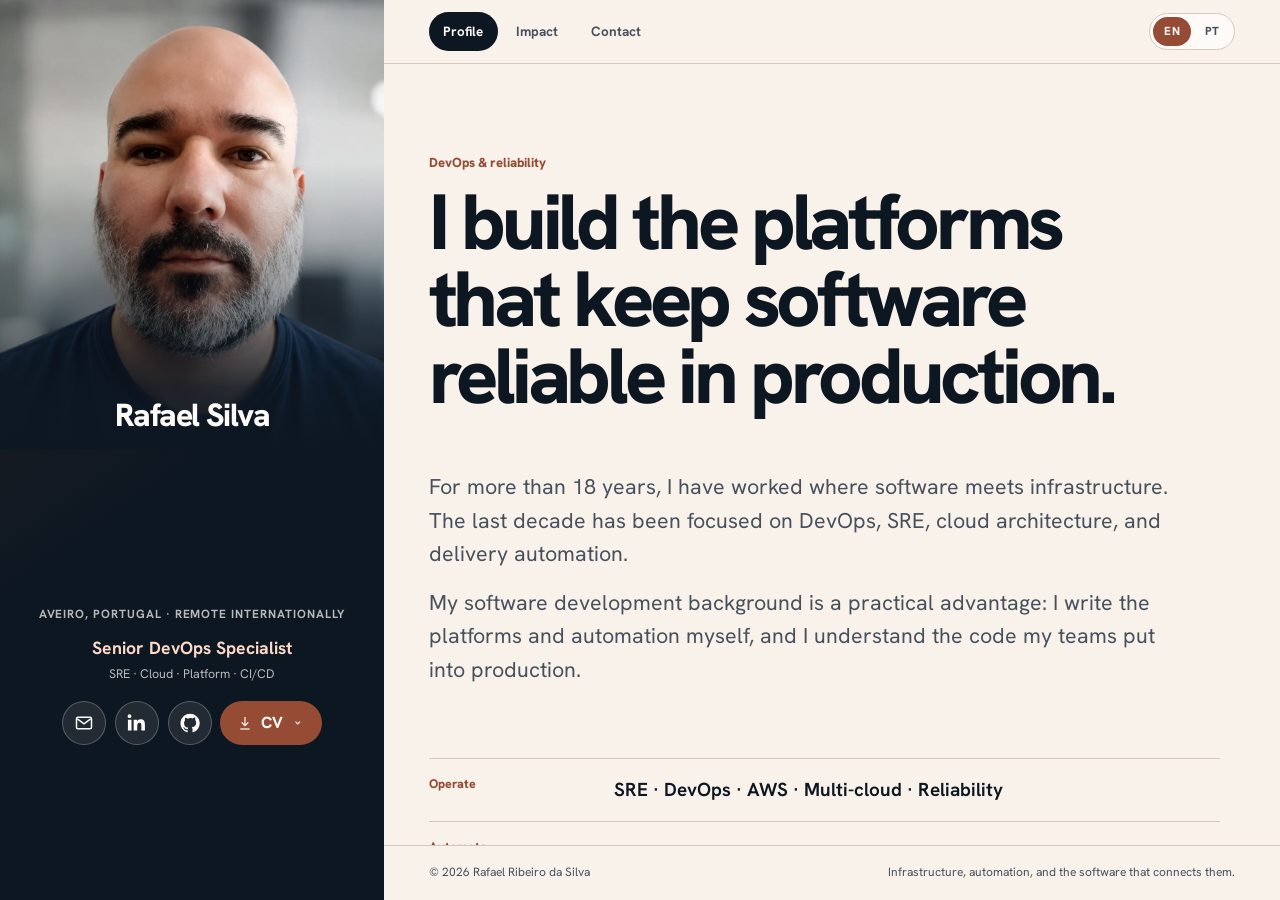
==== commit 6d98af0b: "Refocus profile on DevOps and remove GacTec references - Retitle site and CVs as Senior DevOps Speci" ====
--- a/index.html
+++ b/index.html
@@ -3,13 +3,27 @@
 <head>
   <meta charset="utf-8">
   <meta name="viewport" content="width=device-width, initial-scale=1, viewport-fit=cover">
-  <title>Rafael Ribeiro da Silva · Lead Software Engineer</title>
-  <meta name="description" content="Lead and Staff Software Engineer focused on backend and platform systems, with 18+ years building software that works in production.">
+  <title>Rafael Ribeiro da Silva · Senior DevOps Specialist</title>
+  <meta name="description" content="Senior DevOps Specialist focused on cloud platforms, reliability, and delivery automation, with 18+ years of experience across software and production systems.">
   <meta name="theme-color" content="#9f4e37">
+  <link rel="canonical" href="https://ribadev.github.io/">
   <meta property="og:type" content="website">
-  <meta property="og:title" content="Rafael Ribeiro da Silva · Lead Software Engineer">
-  <meta property="og:description" content="Backend and platform engineering, built with production in mind.">
-  <meta property="og:image" content="assets/rafael-ribeiro-profile.webp">
+  <meta property="og:url" content="https://ribadev.github.io/">
+  <meta property="og:site_name" content="Rafael Ribeiro da Silva">
+  <meta property="og:locale" content="en_US">
+  <meta property="og:title" content="Rafael Ribeiro da Silva · Senior DevOps Specialist">
+  <meta property="og:description" content="DevOps, SRE, and platform engineering for software that runs reliably in production.">
+  <meta property="og:image" content="https://ribadev.github.io/assets/rafael-ribeiro-profile-cv.jpg">
+  <meta property="og:image:secure_url" content="https://ribadev.github.io/assets/rafael-ribeiro-profile-cv.jpg">
+  <meta property="og:image:type" content="image/jpeg">
+  <meta property="og:image:width" content="1254">
+  <meta property="og:image:height" content="1254">
+  <meta property="og:image:alt" content="Portrait of Rafael Ribeiro da Silva">
+  <meta name="twitter:card" content="summary_large_image">
+  <meta name="twitter:title" content="Rafael Ribeiro da Silva · Senior DevOps Specialist">
+  <meta name="twitter:description" content="DevOps, SRE, and platform engineering for software that runs reliably in production.">
+  <meta name="twitter:image" content="https://ribadev.github.io/assets/rafael-ribeiro-profile-cv.jpg">
+  <meta name="twitter:image:alt" content="Portrait of Rafael Ribeiro da Silva">
   <link rel="icon" href="assets/favicon.svg" type="image/svg+xml">
   <link rel="preconnect" href="https://fonts.googleapis.com">
   <link rel="preconnect" href="https://fonts.gstatic.com" crossorigin>
@@ -46,11 +60,11 @@
 
       <div class="portrait__content">
         <p class="location" data-i18n="location">Aveiro, Portugal · Remote internationally</p>
-        <p class="role" data-i18n="role">Lead / Staff Software Engineer</p>
-        <p class="specialty" data-i18n="specialty">Backend &amp; Platform · Go · Python · Ruby · Node.js</p>
+        <p class="role" data-i18n="role">Senior DevOps Specialist</p>
+        <p class="specialty" data-i18n="specialty">SRE · Cloud · Platform · CI/CD</p>
 
         <div class="portrait__actions" aria-label="Professional links">
-          <a class="icon-action" href="mailto:rafael@gactec.com" aria-label="Email Rafael">
+          <a class="icon-action" href="mailto:rrs.demolay@gmail.com" aria-label="Email Rafael">
             <svg viewBox="0 0 24 24" fill="none" stroke="currentColor" stroke-width="1.8" aria-hidden="true"><rect x="3" y="5" width="18" height="14" rx="2"></rect><path d="m4 7 8 6 8-6"></path></svg>
           </a>
           <a class="icon-action" href="https://www.linkedin.com/in/ribadev" target="_blank" rel="noopener noreferrer" aria-label="LinkedIn">
@@ -67,13 +81,13 @@
               <svg class="chevron" viewBox="0 0 24 24" fill="none" stroke="currentColor" stroke-width="2" aria-hidden="true"><path d="m8 10 4 4 4-4"></path></svg>
             </summary>
             <div class="resume-menu__list">
-              <a href="assets/Rafael-Ribeiro-da-Silva-CV-EN.pdf" download><strong>EN</strong><span>English</span><small>PDF</small></a>
-              <a href="assets/Rafael-Ribeiro-da-Silva-CV-PT.pdf" download><strong>PT</strong><span>Português</span><small>PDF</small></a>
+              <a href="assets/Rafael-Ribeiro-da-Silva-CV-EN.pdf" download="Rafael-Silva-CV-English.pdf" data-resume-download><strong>EN</strong><span>English</span><small>PDF</small></a>
+              <a href="assets/Rafael-Ribeiro-da-Silva-CV-PT.pdf" download="Rafael-Silva-CV-Portugues.pdf" data-resume-download><strong>PT</strong><span>Português</span><small>PDF</small></a>
             </div>
           </details>
         </div>
 
-        <a class="discover" href="#main-content">
+        <a class="discover" href="#profile">
           <span data-i18n="discover">Explore my work</span>
           <svg viewBox="0 0 24 24" fill="none" stroke="currentColor" stroke-width="2" aria-hidden="true"><path d="m6 9 6 6 6-6"></path></svg>
         </a>
@@ -82,11 +96,10 @@
 
     <main class="content" id="main-content">
       <div class="content__nav">
-        <nav class="tabs" role="tablist" aria-label="Profile sections" data-i18n-aria="sectionsLabel">
-          <button type="button" role="tab" id="tab-profile" aria-controls="panel-profile" aria-selected="true" data-tab="profile" data-i18n="navProfile">Profile</button>
-          <button type="button" role="tab" id="tab-impact" aria-controls="panel-impact" aria-selected="false" data-tab="impact" data-i18n="navImpact">Impact</button>
-          <button type="button" role="tab" id="tab-products" aria-controls="panel-products" aria-selected="false" data-tab="products" data-i18n="navProducts">Products</button>
-          <button type="button" role="tab" id="tab-contact" aria-controls="panel-contact" aria-selected="false" data-tab="contact" data-i18n="navContact">Contact</button>
+        <nav class="tabs" aria-label="Profile sections" data-i18n-aria="sectionsLabel">
+          <a id="nav-profile" href="#profile" data-section-link="profile" aria-current="page" data-i18n="navProfile">Profile</a>
+          <a id="nav-impact" href="#impact" data-section-link="impact" data-i18n="navImpact">Impact</a>
+          <a id="nav-contact" href="#contact" data-section-link="contact" data-i18n="navContact">Contact</a>
         </nav>
 
         <div class="language-switch language-switch--on-paper" role="group" aria-label="Language / Idioma">
@@ -96,33 +109,41 @@
       </div>
 
       <div class="panels">
-        <section class="panel" id="panel-profile" role="tabpanel" aria-labelledby="tab-profile" data-panel="profile">
+        <section class="panel" id="profile" aria-labelledby="nav-profile" data-section="profile">
           <div class="panel-heading">
-            <p class="kicker" data-i18n="profileKicker">Development first</p>
-            <h2 data-i18n="profileTitle">I build software with production in mind.</h2>
+            <p class="kicker" data-i18n="profileKicker">DevOps &amp; reliability</p>
+            <h2 data-i18n="profileTitle">I build the platforms that keep software reliable in production.</h2>
           </div>
 
           <div class="intro-copy">
-            <p data-i18n="profileIntro1">For more than 18 years, I have designed and built software products, backend systems, and platforms that teams can evolve with confidence.</p>
-            <p data-i18n="profileIntro2">Development is my core craft. My experience in SRE, DevOps, cloud architecture, and reliability adds a practical advantage: I understand what happens after the code ships.</p>
+            <p data-i18n="profileIntro1">For more than 18 years, I have worked where software meets infrastructure. The last decade has been focused on DevOps, SRE, cloud architecture, and delivery automation.</p>
+            <p data-i18n="profileIntro2">My software development background is a practical advantage: I write the platforms and automation myself, and I understand the code my teams put into production.</p>
           </div>
 
           <div class="expertise" aria-label="Core expertise and languages" data-i18n-aria="expertiseLabel">
+            <div class="expertise__row">
+              <span data-i18n="expertiseOperate">Operate</span>
+              <p>SRE · DevOps · AWS · Multi-cloud · Reliability</p>
+            </div>
+            <div class="expertise__row">
+              <span data-i18n="expertiseAutomate">Automate</span>
+              <p>Terraform · Ansible · Docker · Rancher</p>
+            </div>
+            <div class="expertise__row">
+              <span data-i18n="expertiseDeliver">Deliver</span>
+              <p>GitHub Actions · Jenkins · GitLab CI/CD</p>
+            </div>
+            <div class="expertise__row">
+              <span data-i18n="expertiseObserve">Observe</span>
+              <p>Prometheus · Grafana · Elastic Stack</p>
+            </div>
             <div class="expertise__row">
               <span data-i18n="expertiseBuild">Build</span>
               <p>Go · Python · Ruby · Node.js</p>
             </div>
             <div class="expertise__row">
               <span data-i18n="expertiseData">Data</span>
-              <p>PostgreSQL · MySQL · MongoDB</p>
-            </div>
-            <div class="expertise__row">
-              <span data-i18n="expertiseSystems">Systems</span>
-              <p>Redis · RabbitMQ · NATS</p>
-            </div>
-            <div class="expertise__row">
-              <span data-i18n="expertiseOperate">Operate</span>
-              <p>SRE · DevOps · Cloud · CI/CD · Observability</p>
+              <p>PostgreSQL · MySQL · MongoDB · Redis · RabbitMQ · NATS</p>
             </div>
             <div class="expertise__row">
               <span data-i18n="expertiseLanguages">Languages</span>
@@ -132,14 +153,10 @@
 
           <div class="career-heading">
             <h3 data-i18n="careerTitle">Selected trajectory</h3>
-            <p data-i18n="careerIntro">Six chapters that connect software, systems, and technical leadership.</p>
+            <p data-i18n="careerIntro">Six chapters, from software development to DevOps, SRE, and platform engineering.</p>
           </div>
 
           <ol class="career-list">
-            <li>
-              <div class="career-list__time" data-i18n="careerGacTime">2020 — present</div>
-              <div><h4><span data-i18n="careerGacRole">Co-Founder &amp; Software Engineer</span><em>GacTec</em></h4><p data-i18n="careerGacBody">End-to-end ownership of digital products, from product conception and architecture to implementation, infrastructure, and operation.</p></div>
-            </li>
             <li>
               <div class="career-list__time">2023 — 2026</div>
               <div><h4><span>DevOps Specialist</span><em>Millennium bcp</em></h4><p data-i18n="careerMbcBody">Built an internal product bootstrap platform in Go, PostgreSQL, and Redis that automated cloud product stacks and their dependencies.</p></div>
@@ -153,8 +170,12 @@
               <div><h4><span>SRE Coordinator</span><em>Afterverse</em></h4><p data-i18n="careerAfterBody">Led reliability work for thousands of game servers across eight countries and four continents, balancing player experience, availability, and cost.</p></div>
             </li>
             <li>
+              <div class="career-list__time">2019 — 2021</div>
+              <div><h4><span>SRE / DevOps</span><em>Stone · Descomplica</em></h4><p data-i18n="careerSreBody">Migrated critical payment infrastructure to a secure multi-region cloud with disaster recovery, then built the AWS foundation, CI/CD, and observability for an online university.</p></div>
+            </li>
+            <li>
               <div class="career-list__time">2015 — 2019</div>
-              <div><h4><span>Tech Leader / DevOps</span><em>Estante Virtual</em></h4><p data-i18n="careerEstanteBody">Led the architecture, domain decomposition, data migration, and service development behind a major software modernization.</p></div>
+              <div><h4><span>Tech Leader / DevOps</span><em>Estante Virtual</em></h4><p data-i18n="careerEstanteBody">Led a major software modernization and established automated delivery, integration testing, autoscaling, observability, and cloud cost discipline.</p></div>
             </li>
             <li>
               <div class="career-list__time">2008 — 2015</div>
@@ -163,10 +184,10 @@
           </ol>
         </section>
 
-        <section class="panel" id="panel-impact" role="tabpanel" aria-labelledby="tab-impact" data-panel="impact" hidden>
+        <section class="panel" id="impact" aria-labelledby="nav-impact" data-section="impact">
           <div class="panel-heading">
             <p class="kicker" data-i18n="impactKicker">Selected impact</p>
-            <h2 data-i18n="impactTitle">Complex systems, made easier to build and evolve.</h2>
+            <h2 data-i18n="impactTitle">Platforms and infrastructure that teams can rely on.</h2>
           </div>
 
           <article class="case-study case-study--copper">
@@ -211,127 +232,27 @@
 
           <div class="operability-statement">
             <p data-i18n="operabilityLabel">The differentiator</p>
-            <h3 data-i18n="operabilityTitle">I do not separate building software from making it operable.</h3>
-            <p data-i18n="operabilityBody">Reliability, observability, delivery automation, and cloud architecture are part of how I make engineering decisions, not a separate phase after development.</p>
+            <h3 data-i18n="operabilityTitle">I bring a developer's perspective to operations.</h3>
+            <p data-i18n="operabilityBody">I treat infrastructure, pipelines, and platforms as software: versioned, tested, and built to be reused. That makes it easier to work side by side with development teams on how their code runs in production.</p>
           </div>
         </section>
 
-        <section class="panel" id="panel-products" role="tabpanel" aria-labelledby="tab-products" data-panel="products" hidden>
-          <div class="panel-heading panel-heading--with-note">
-            <div>
-              <p class="kicker" data-i18n="productsKicker">GacTec products</p>
-              <h2 data-i18n="productsTitle">Products I own from idea to operation.</h2>
-            </div>
-            <p data-i18n="productsNote">Conception, product decisions, architecture, code, data, infrastructure, release, and ongoing evolution.</p>
-          </div>
-
-          <div class="products-showcase">
-          <article class="product-feature product-feature--cointabil">
-            <div class="product-feature__copy">
-              <div class="product-index"><span>01</span><span data-i18n="cointabilLabel">Accounting operations</span></div>
-              <h3>Cointábil</h3>
-              <p data-i18n="cointabilBody">A monthly accounting operations workspace built for Portugal. It connects document collection, ATCUD and QR validation, SAF-T and e-Fatura imports, bank reconciliation, human approval, and auditable closing.</p>
-              <p class="stack">Go · Next.js · PostgreSQL · NATS</p>
-              <a class="text-link" href="https://cointabil.com" target="_blank" rel="noopener noreferrer"><span data-i18n="visitProduct">Visit product</span><svg viewBox="0 0 24 24" fill="none" stroke="currentColor" stroke-width="2" aria-hidden="true"><path d="M5 12h14"></path><path d="m14 6 6 6-6 6"></path></svg></a>
-            </div>
-            <a class="product-feature__visual product-feature__visual--cointabil" href="https://cointabil.com" target="_blank" rel="noopener noreferrer" aria-label="Open Cointábil">
-              <div class="cointabil-board" aria-hidden="true">
-                <div class="cointabil-board__top"><span>Cointábil</span><i></i><i></i><i></i></div>
-                <div class="cointabil-board__heading"><span>Fecho mensal</span><strong>Abril 2026</strong></div>
-                <div class="cointabil-board__row"><span>Beta Lda</span><em data-state="done">Pronto a fechar</em><b>100%</b></div>
-                <div class="cointabil-board__row"><span>Gama Unipessoal</span><em data-state="review">Em validação</em><b>72%</b></div>
-                <div class="cointabil-board__row"><span>Delta SA</span><em data-state="missing">Documentos em falta</em><b>48%</b></div>
-                <div class="cointabil-board__queue"><span>ATCUD · QR · NIF</span><strong>5 exceções aguardam decisão humana</strong></div>
-              </div>
-            </a>
-          </article>
-
-          <article class="product-feature product-feature--palmbites product-feature--reverse">
-            <div class="product-feature__copy">
-              <div class="product-index"><span>02</span><span data-i18n="palmbitesLabel">Restaurant commerce</span></div>
-              <h3>PalmBites</h3>
-              <p data-i18n="palmbitesBody">Direct digital commerce and operations for restaurants, cafés, pastry shops, and food trucks, with an installable storefront, ordering, and multi-channel consolidation.</p>
-              <p class="stack">Go · Next.js · PostgreSQL · Redis</p>
-              <a class="text-link" href="https://palmbites.app" target="_blank" rel="noopener noreferrer"><span data-i18n="visitProduct">Visit product</span><svg viewBox="0 0 24 24" fill="none" stroke="currentColor" stroke-width="2" aria-hidden="true"><path d="M5 12h14"></path><path d="m14 6 6 6-6 6"></path></svg></a>
-            </div>
-            <a class="product-feature__visual product-feature__visual--palmbites" href="https://palmbites.app" target="_blank" rel="noopener noreferrer" aria-label="Open PalmBites">
-              <div class="palmbites-scene" aria-hidden="true">
-                <div class="palmbites-screen">
-                  <div class="palmbites-screen__top"><strong>PalmBites</strong><span>● Online</span></div>
-                  <div class="palmbites-screen__heading"><span>Pedidos ativos</span><strong>12</strong></div>
-                  <div class="palmbites-order"><b>#181</b><span>Mesa 08</span><em>Preparar</em></div>
-                  <div class="palmbites-order"><b>#182</b><span>Takeaway</span><em>Pronto</em></div>
-                  <div class="palmbites-order"><b>#183</b><span>Delivery</span><em>Novo</em></div>
-                </div>
-                <div class="palmbites-ticket"><span>Novo pedido</span><strong>#184</strong><small>2 × Smash Burger<br>1 × Batata rústica</small><b>€ 24,80</b></div>
-              </div>
-            </a>
-          </article>
-
-          <article class="product-feature product-feature--palmbills">
-            <div class="product-feature__copy">
-              <div class="product-index"><span>03</span><span data-i18n="palmbillsLabel">Native mobile</span></div>
-              <h3>PalmBills</h3>
-              <p data-i18n="palmbillsBody">A privacy-focused native app that reads the Portuguese Tax Authority QR code on invoices and turns receipts into organized, searchable expenses.</p>
-              <p class="stack">Swift · SwiftUI · Kotlin · Jetpack Compose</p>
-              <div class="product-links" aria-label="PalmBills downloads">
-                <a href="https://apps.apple.com/pt/app/palmbills/id6762027969" target="_blank" rel="noopener noreferrer">App Store</a>
-                <a href="https://play.google.com/store/apps/details?id=com.gactec.palmbills" target="_blank" rel="noopener noreferrer">Google Play</a>
-              </div>
-            </div>
-            <div class="product-feature__visual product-feature__visual--palmbills">
-              <div class="palmbills-scene" aria-hidden="true">
-                <div class="palmbills-receipt"><span>FATURA</span><i></i><strong>QR</strong><small>ATCUD: JF3N-284</small></div>
-                <div class="palmbills-phone">
-                  <div class="palmbills-phone__bar"><span>09:41</span><i></i></div>
-                  <p>PalmBills</p>
-                  <small>Despesas este mês</small>
-                  <strong>€ 842,60</strong>
-                  <div class="palmbills-chart"><i></i><i></i><i></i><i></i><i></i></div>
-                  <div class="palmbills-expense"><span>Supermercado</span><b>€ 64,20</b></div>
-                  <div class="palmbills-expense"><span>Combustível</span><b>€ 78,40</b></div>
-                </div>
-              </div>
-            </div>
-          </article>
-
-          <article class="product-feature product-feature--streetslopes product-feature--reverse">
-            <div class="product-feature__copy">
-              <div class="product-index"><span>04</span><span data-i18n="streetslopesLabel">Community platform</span></div>
-              <h3>StreetSlopes</h3>
-              <p data-i18n="streetslopesBody">A worldwide map and community where street riders discover and document spots, creators publish their work, and organizations help sustain the scene.</p>
-              <p class="stack">Go · Next.js · PostgreSQL · OpenStreetMap</p>
-              <a class="text-link" href="https://streetslopes.com" target="_blank" rel="noopener noreferrer"><span data-i18n="visitProduct">Visit product</span><svg viewBox="0 0 24 24" fill="none" stroke="currentColor" stroke-width="2" aria-hidden="true"><path d="M5 12h14"></path><path d="m14 6 6 6-6 6"></path></svg></a>
-            </div>
-            <a class="product-feature__visual product-feature__visual--streetslopes" href="https://streetslopes.com" target="_blank" rel="noopener noreferrer" aria-label="Open StreetSlopes">
-              <div class="streetslopes-map" aria-hidden="true">
-                <svg viewBox="0 0 600 360" preserveAspectRatio="none"><path d="M-20 280C90 210 125 265 220 180S370 75 630 120"></path><path d="M30 35C155 85 205 70 270 145s190 105 350 40"></path><path d="M75 380c70-130 145-125 220-70s150 0 205-105 95-115 145-120"></path></svg>
-                <span class="map-pin map-pin--one"><i></i><b>Porto</b></span>
-                <span class="map-pin map-pin--two"><i></i><b>Lisboa</b></span>
-                <span class="map-pin map-pin--three"><i></i><b>Barcelona</b></span>
-                <div class="map-summary"><span>StreetSlopes</span><strong>1 284 spots</strong><small>Riders · Creators · Communities</small></div>
-              </div>
-            </a>
-          </article>
-          </div>
-        </section>
-
-        <section class="panel" id="panel-contact" role="tabpanel" aria-labelledby="tab-contact" data-panel="contact" hidden>
+        <section class="panel" id="contact" aria-labelledby="nav-contact" data-section="contact">
           <div class="contact-intro">
             <p class="kicker" data-i18n="contactKicker">Contact</p>
             <h2 data-i18n="contactTitle">A useful conversation can start with one clear message.</h2>
-            <p data-i18n="contactBody">For senior software engineering roles, product architecture, or a difficult backend and platform challenge, email is the fastest way to reach me.</p>
-          </div>
-
-          <a class="email-cta" href="mailto:rafael@gactec.com">
-            <span>rafael@gactec.com</span>
+            <p data-i18n="contactBody">For senior DevOps, SRE, or platform engineering roles and contracts, email is the fastest way to reach me.</p>
+          </div>
+
+          <a class="email-cta" href="mailto:rrs.demolay@gmail.com">
+            <span>rrs.demolay@gmail.com</span>
             <svg viewBox="0 0 24 24" fill="none" stroke="currentColor" stroke-width="1.8" aria-hidden="true"><path d="M5 12h14"></path><path d="m14 6 6 6-6 6"></path></svg>
           </a>
 
           <div class="contact-ledger">
             <a href="https://www.linkedin.com/in/ribadev" target="_blank" rel="noopener noreferrer"><span>LinkedIn</span><strong>/in/ribadev</strong></a>
             <a href="https://github.com/RibaDev" target="_blank" rel="noopener noreferrer"><span>GitHub</span><strong>@RibaDev</strong></a>
-            <div class="contact-ledger__resume"><span data-i18n="downloadResume">Download CV</span><p><a href="assets/Rafael-Ribeiro-da-Silva-CV-EN.pdf" download>English PDF</a><a href="assets/Rafael-Ribeiro-da-Silva-CV-PT.pdf" download>Português PDF</a></p></div>
+            <div class="contact-ledger__resume"><span data-i18n="downloadResume">Download CV</span><p><a href="assets/Rafael-Ribeiro-da-Silva-CV-EN.pdf" download="Rafael-Silva-CV-English.pdf" data-resume-download>English PDF</a><a href="assets/Rafael-Ribeiro-da-Silva-CV-PT.pdf" download="Rafael-Silva-CV-Portugues.pdf" data-resume-download>Português PDF</a></p></div>
           </div>
 
           <div class="availability">
@@ -343,7 +264,7 @@
 
       <footer class="footer">
         <span>© 2026 Rafael Ribeiro da Silva</span>
-        <span data-i18n="footerLine">Software, systems, and the judgment to connect them.</span>
+        <span data-i18n="footerLine">Infrastructure, automation, and the software that connects them.</span>
       </footer>
     </main>
   </div>
--- a/styles.css
+++ b/styles.css
@@ -349,22 +349,20 @@
 
 .tabs::-webkit-scrollbar { display: none; }
 
-.tabs button {
+.tabs a {
   flex: 0 0 auto;
-  border: 0;
   border-radius: 99rem;
   padding: 0.54rem 0.9rem;
   background: transparent;
   color: var(--ink-muted);
-  cursor: pointer;
   font-size: 0.84rem;
   font-weight: 700;
   transition: color var(--duration-fast), background var(--duration-fast), transform var(--duration-fast);
 }
 
-.tabs button:hover { color: var(--ink); background: var(--copper-soft); }
-.tabs button:active { transform: scale(0.96); }
-.tabs button[aria-selected="true"] { background: var(--ink); color: var(--surface); }
+.tabs a:hover { color: var(--ink); background: var(--copper-soft); }
+.tabs a:active { transform: scale(0.96); }
+.tabs a[aria-current="page"] { background: var(--ink); color: var(--surface); }
 
 .language-switch--on-paper {
   display: none;
@@ -379,18 +377,22 @@
 .panels {
   flex: 1 0 auto;
   padding: clamp(2.6rem, 7vw, 5.5rem) var(--gutter) 5rem;
+  scroll-behavior: smooth;
 }
 
 .panel {
   width: min(100%, 68rem);
   margin-inline: auto;
-}
-
-.panel.is-entering { animation: panel-in var(--duration) var(--ease-out) both; }
+  scroll-margin-top: 5rem;
+}
+
+.panel + .panel {
+  margin-top: clamp(5rem, 8vw, 7rem);
+  padding-top: clamp(3rem, 5vw, 4.5rem);
+  border-top: 1px solid var(--line);
+}
 
 .panel-heading { max-width: 48rem; margin-bottom: clamp(2rem, 5vw, 3.5rem); }
-.panel-heading--with-note { max-width: none; display: grid; gap: 1.25rem; }
-.panel-heading--with-note > p { max-width: 40rem; color: var(--ink-muted); }
 
 .kicker {
   margin-bottom: 0.7rem;
@@ -491,216 +493,6 @@
 .operability-statement > p:first-child { color: var(--copper); font-size: 0.8rem; font-weight: 800; }
 .operability-statement h3 { font-size: clamp(1.7rem, 4vw, 2.9rem); line-height: 1.04; letter-spacing: -0.04em; }
 .operability-statement > p:last-child { grid-column: 2; max-width: 65ch; color: var(--ink-muted); }
-
-.products-showcase { display: grid; gap: clamp(1.5rem, 4vw, 3rem); }
-
-.product-feature {
-  overflow: hidden;
-  display: grid;
-  border: 1px solid var(--line);
-  border-radius: var(--radius-md);
-  background: var(--surface);
-}
-
-.product-feature__copy {
-  position: relative;
-  z-index: 1;
-  padding: clamp(1.75rem, 4vw, 3.25rem);
-}
-
-.product-index { display: flex; align-items: center; gap: 0.65rem; color: var(--ink-muted); font-size: 0.72rem; font-weight: 800; text-transform: uppercase; letter-spacing: 0.06em; }
-.product-index span:first-child { color: var(--copper); }
-.product-feature h3 { margin-top: 1.6rem; font-size: clamp(2.4rem, 6vw, 4.8rem); line-height: 0.9; letter-spacing: -0.055em; }
-.product-feature__copy > p:not(.stack) { margin-top: 1.25rem; max-width: 62ch; color: var(--ink-muted); font-size: 1.06rem; }
-.stack { margin-top: 1.25rem; color: var(--copper-deep); font-size: 0.82rem; font-weight: 800; }
-
-.text-link {
-  margin-top: 1.75rem;
-  display: inline-flex;
-  align-items: center;
-  gap: 0.45rem;
-  font-weight: 800;
-}
-
-.text-link svg { width: 1.1rem; height: 1.1rem; transition: transform var(--duration) var(--ease-out); }
-.text-link:hover svg { transform: translateX(0.35rem); }
-
-.product-feature__visual {
-  position: relative;
-  min-height: 22rem;
-  overflow: hidden;
-  display: grid;
-  place-items: center;
-  background: var(--ink);
-  isolation: isolate;
-}
-
-.product-feature__visual img {
-  width: 100%;
-  height: 100%;
-  object-fit: cover;
-  object-position: top left;
-  transition: transform 700ms var(--ease-out), filter 700ms var(--ease-out);
-}
-
-.product-feature__visual:hover img { transform: scale(1.025); filter: saturate(1.08); }
-
-.product-feature--cointabil { border-color: var(--copper); background: var(--copper-soft); }
-.product-feature--palmbites { border-color: var(--ink); background: var(--ink); color: var(--surface); }
-.product-feature--palmbites .product-index { color: oklch(0.987 0.006 70 / 0.62); }
-.product-feature--palmbites .product-index span:first-child { color: var(--copper-bright); }
-.product-feature--palmbites .product-feature__copy > p:not(.stack) { color: oklch(0.987 0.006 70 / 0.76); }
-.product-feature--palmbites .stack { color: var(--copper-soft); }
-.product-feature--palmbites .product-feature__visual { background: var(--copper); }
-.product-feature--palmbills { border-color: var(--copper); background: var(--copper); color: var(--surface); }
-.product-feature--palmbills .product-index { color: oklch(0.987 0.006 70 / 0.68); }
-.product-feature--palmbills .product-index span:first-child { color: var(--surface); }
-.product-feature--palmbills .product-feature__copy > p:not(.stack) { color: oklch(0.987 0.006 70 / 0.82); }
-.product-feature--palmbills .stack { color: var(--copper-soft); }
-.product-feature--palmbills .product-feature__visual { background: var(--paper); }
-.product-feature--streetslopes { background: var(--copper-soft); }
-
-.product-links {
-  margin-top: 1.75rem;
-  display: flex;
-  flex-wrap: wrap;
-  gap: 0.55rem;
-}
-
-.product-links a {
-  min-height: 2.65rem;
-  display: inline-flex;
-  align-items: center;
-  padding: 0 1rem;
-  border: 1px solid oklch(0.987 0.006 70 / 0.4);
-  border-radius: 99rem;
-  color: var(--surface);
-  font-size: 0.82rem;
-  font-weight: 800;
-  transition: transform var(--duration) var(--ease-out), background var(--duration-fast), color var(--duration-fast);
-}
-
-.product-links a:hover { transform: translateY(-3px); background: var(--surface); color: var(--copper-deep); }
-
-.cointabil-board {
-  width: min(88%, 34rem);
-  margin: clamp(2rem, 7vw, 4.5rem) auto;
-  overflow: hidden;
-  border: 1px solid oklch(0.987 0.006 70 / 0.2);
-  border-radius: 0.7rem;
-  background: var(--surface);
-  color: var(--ink);
-  box-shadow: 0 28px 65px oklch(0.10 0.03 250 / 0.35);
-  transform: rotate(-1.2deg);
-  transition: transform 600ms var(--ease-out);
-}
-
-.product-feature__visual:hover .cointabil-board { transform: rotate(0deg) translateY(-0.35rem); }
-
-.cointabil-board__top {
-  height: 2.5rem;
-  padding: 0 0.9rem;
-  display: flex;
-  align-items: center;
-  gap: 0.35rem;
-  border-bottom: 1px solid var(--line);
-  background: var(--paper);
-}
-
-.cointabil-board__top span { margin-right: auto; font-size: 0.75rem; font-weight: 800; }
-.cointabil-board__top i { width: 0.48rem; height: 0.48rem; border-radius: 99rem; background: var(--line); }
-.cointabil-board__top i:first-of-type { background: var(--copper); }
-
-.cointabil-board__heading,
-.cointabil-board__row,
-.cointabil-board__queue { padding: 0.85rem 1rem; }
-.cointabil-board__heading { display: flex; justify-content: space-between; gap: 1rem; border-bottom: 1px solid var(--line); }
-.cointabil-board__heading span { color: var(--ink-muted); font-size: 0.7rem; font-weight: 700; }
-.cointabil-board__heading strong { font-size: 0.8rem; }
-.cointabil-board__row { display: grid; grid-template-columns: 1fr auto 2.6rem; gap: 0.6rem; align-items: center; border-bottom: 1px solid var(--line); font-size: 0.72rem; }
-.cointabil-board__row > span { font-weight: 800; }
-.cointabil-board__row em { padding: 0.18rem 0.42rem; border-radius: 99rem; font-style: normal; font-weight: 700; }
-.cointabil-board__row em[data-state="done"] { color: oklch(0.38 0.09 150); background: oklch(0.92 0.045 150); }
-.cointabil-board__row em[data-state="review"] { color: var(--copper-deep); background: var(--copper-soft); }
-.cointabil-board__row em[data-state="missing"] { color: oklch(0.44 0.1 80); background: oklch(0.93 0.05 80); }
-.cointabil-board__row b { text-align: right; }
-.cointabil-board__queue { display: grid; gap: 0.15rem; background: var(--copper-soft); }
-.cointabil-board__queue span { color: var(--copper-deep); font-size: 0.62rem; font-weight: 800; }
-.cointabil-board__queue strong { font-size: 0.74rem; }
-
-.palmbites-scene {
-  position: relative;
-  width: min(88%, 35rem);
-  height: 21rem;
-}
-
-.palmbites-screen {
-  position: absolute;
-  inset: 1rem 1.5rem 1.5rem 0;
-  overflow: hidden;
-  border: 1px solid oklch(0.987 0.006 70 / 0.28);
-  border-radius: 0.75rem;
-  background: var(--surface);
-  color: var(--ink);
-  box-shadow: 0 28px 65px oklch(0.18 0.04 38 / 0.38);
-  transform: rotate(1.5deg);
-  transition: transform 600ms var(--ease-out);
-}
-
-.product-feature__visual:hover .palmbites-screen { transform: rotate(0deg) translateY(-0.3rem); }
-.palmbites-screen__top { height: 3.1rem; padding: 0 1rem; display: flex; align-items: center; justify-content: space-between; border-bottom: 1px solid var(--line); }
-.palmbites-screen__top strong { font-size: 0.85rem; }
-.palmbites-screen__top span { color: oklch(0.42 0.1 150); font-size: 0.68rem; font-weight: 800; }
-.palmbites-screen__heading { padding: 1rem; display: flex; align-items: baseline; justify-content: space-between; }
-.palmbites-screen__heading span { color: var(--ink-muted); font-size: 0.72rem; font-weight: 750; }
-.palmbites-screen__heading strong { color: var(--copper-deep); font-size: 1.5rem; }
-.palmbites-order { margin: 0 1rem; padding: 0.7rem 0; display: grid; grid-template-columns: 3rem 1fr auto; gap: 0.6rem; border-top: 1px solid var(--line); font-size: 0.72rem; }
-.palmbites-order b { color: var(--copper-deep); }
-.palmbites-order em { padding: 0.12rem 0.4rem; border-radius: 99rem; background: var(--copper-soft); color: var(--copper-deep); font-style: normal; font-weight: 750; }
-.palmbites-ticket { position: absolute; right: 0; bottom: 0; z-index: 2; width: 11rem; padding: 1rem; display: grid; gap: 0.3rem; border: 1px solid var(--line); border-radius: 0.55rem; background: var(--paper); color: var(--ink); box-shadow: 0 20px 44px oklch(0.18 0.04 38 / 0.3); transform: rotate(-4deg); transition: transform 600ms var(--ease-out); }
-.product-feature__visual:hover .palmbites-ticket { transform: rotate(-2deg) translateY(-0.35rem); }
-.palmbites-ticket span { color: var(--copper); font-size: 0.64rem; font-weight: 800; text-transform: uppercase; letter-spacing: 0.06em; }
-.palmbites-ticket strong { font-size: 1.35rem; }
-.palmbites-ticket small { color: var(--ink-muted); line-height: 1.45; }
-.palmbites-ticket b { margin-top: 0.45rem; text-align: right; }
-
-.palmbills-scene { position: relative; width: min(90%, 32rem); height: 24rem; }
-.palmbills-receipt { position: absolute; top: 3.25rem; left: 2%; width: 11rem; min-height: 15rem; padding: 1.2rem; display: grid; justify-items: center; align-content: start; gap: 0.8rem; border: 1px solid var(--line); background: var(--surface); color: var(--ink); box-shadow: 0 22px 50px oklch(0.15 0.025 250 / 0.18); transform: rotate(-7deg); transition: transform 600ms var(--ease-out); }
-.palmbills-receipt span { font-size: 0.67rem; font-weight: 800; letter-spacing: 0.12em; }
-.palmbills-receipt i { width: 100%; border-top: 1px dashed var(--line); }
-.palmbills-receipt strong { width: 4.5rem; height: 4.5rem; display: grid; place-items: center; color: var(--surface); background: var(--ink); font-size: 0.85rem; letter-spacing: 0.12em; }
-.palmbills-receipt small { color: var(--ink-muted); font-size: 0.58rem; }
-.palmbills-phone { position: absolute; z-index: 2; top: 0; right: 8%; width: 13.5rem; height: 24rem; padding: 1.1rem 1rem; overflow: hidden; border: 0.42rem solid var(--ink); border-radius: 2rem; background: var(--surface); color: var(--ink); box-shadow: 0 30px 65px oklch(0.15 0.025 250 / 0.3); transform: rotate(3deg); transition: transform 600ms var(--ease-out); }
-.product-feature__visual:hover .palmbills-phone { transform: rotate(1deg) translateY(-0.35rem); }
-.product-feature__visual:hover .palmbills-receipt { transform: rotate(-5deg) translateY(0.2rem); }
-.palmbills-phone__bar { display: flex; justify-content: space-between; font-size: 0.55rem; font-weight: 800; }
-.palmbills-phone__bar i { width: 3rem; height: 0.35rem; border-radius: 99rem; background: var(--ink); }
-.palmbills-phone > p { margin-top: 1.3rem; font-size: 1.1rem; font-weight: 800; }
-.palmbills-phone > small { display: block; margin-top: 1.5rem; color: var(--ink-muted); font-size: 0.62rem; }
-.palmbills-phone > strong { display: block; margin-top: 0.1rem; font-size: 1.65rem; letter-spacing: -0.04em; }
-.palmbills-chart { height: 5rem; margin-top: 1rem; display: flex; align-items: end; gap: 0.35rem; padding: 0.6rem; border-radius: 0.55rem; background: var(--copper-soft); }
-.palmbills-chart i { flex: 1; height: 42%; border-radius: 0.18rem 0.18rem 0 0; background: var(--copper); }
-.palmbills-chart i:nth-child(2) { height: 68%; }
-.palmbills-chart i:nth-child(3) { height: 50%; }
-.palmbills-chart i:nth-child(4) { height: 88%; }
-.palmbills-chart i:nth-child(5) { height: 74%; }
-.palmbills-expense { padding: 0.65rem 0; display: flex; justify-content: space-between; border-bottom: 1px solid var(--line); font-size: 0.62rem; }
-
-.streetslopes-map { position: relative; width: min(88%, 36rem); height: 21rem; overflow: hidden; border: 1px solid oklch(0.987 0.006 70 / 0.2); border-radius: 0.75rem; background: var(--surface); color: var(--ink); box-shadow: 0 28px 65px oklch(0.10 0.03 250 / 0.38); transform: rotate(-1deg); transition: transform 600ms var(--ease-out); }
-.product-feature__visual:hover .streetslopes-map { transform: rotate(0deg) translateY(-0.35rem); }
-.streetslopes-map > svg { position: absolute; inset: 0; width: 100%; height: 100%; fill: none; stroke: var(--line); stroke-width: 7; }
-.streetslopes-map > svg path:nth-child(2) { stroke: var(--copper-soft); stroke-width: 14; }
-.streetslopes-map > svg path:nth-child(3) { stroke: oklch(0.84 0.018 55 / 0.55); stroke-width: 4; }
-.map-pin { position: absolute; display: grid; justify-items: center; gap: 0.25rem; }
-.map-pin i { width: 1.25rem; height: 1.25rem; border: 0.28rem solid var(--surface); border-radius: 50% 50% 50% 0; background: var(--copper); box-shadow: 0 5px 12px oklch(0.15 0.025 250 / 0.22); transform: rotate(-45deg); }
-.map-pin b { padding: 0.15rem 0.38rem; border-radius: 0.25rem; background: var(--ink); color: var(--surface); font-size: 0.56rem; }
-.map-pin--one { top: 20%; left: 22%; }
-.map-pin--two { top: 51%; left: 45%; }
-.map-pin--three { top: 29%; right: 18%; }
-.map-summary { position: absolute; right: 1rem; bottom: 1rem; width: 11.5rem; padding: 0.9rem; display: grid; gap: 0.1rem; border-radius: 0.55rem; background: var(--ink); color: var(--surface); box-shadow: 0 15px 35px oklch(0.15 0.025 250 / 0.26); }
-.map-summary span { color: var(--copper-soft); font-size: 0.62rem; font-weight: 800; }
-.map-summary strong { font-size: 1.15rem; }
-.map-summary small { color: oklch(0.987 0.006 70 / 0.65); font-size: 0.56rem; }
 
 .contact-intro { max-width: 55rem; }
 .contact-intro > p:last-child { margin-top: 1.5rem; max-width: 65ch; color: var(--ink-muted); font-size: clamp(1.05rem, 2.2vw, 1.25rem); }
@@ -731,6 +523,36 @@
 .contact-ledger__resume p { display: flex; flex-wrap: wrap; gap: 0.5rem 1rem; font-weight: 750; }
 .contact-ledger__resume a:hover { color: var(--copper); }
 
+[data-resume-download][aria-busy="true"] {
+  opacity: 0.55;
+  cursor: wait;
+  pointer-events: none;
+}
+
+.download-status {
+  position: fixed;
+  z-index: 100;
+  right: max(1rem, env(safe-area-inset-right));
+  bottom: max(1rem, env(safe-area-inset-bottom));
+  width: max-content;
+  max-width: calc(100vw - 2rem);
+  padding: 0.72rem 1rem;
+  border: 1px solid var(--line-dark);
+  border-radius: var(--radius-sm);
+  background: var(--ink);
+  color: var(--surface);
+  box-shadow: 0 12px 34px oklch(0.15 0.025 250 / 0.22);
+  font-size: 0.86rem;
+  font-weight: 700;
+  opacity: 0;
+  pointer-events: none;
+  transform: translateY(0.75rem);
+  transition: opacity var(--duration-fast), transform var(--duration) var(--ease-out);
+}
+
+.download-status.is-visible { opacity: 1; transform: translateY(0); }
+.download-status--error { background: var(--copper-deep); }
+
 .availability { margin-top: 3rem; display: grid; gap: 0.4rem; }
 .availability span { color: var(--copper); font-size: 0.8rem; font-weight: 800; }
 .availability strong { max-width: 42rem; font-size: clamp(1.25rem, 3vw, 2rem); line-height: 1.15; }
@@ -756,11 +578,6 @@
   to { opacity: 1; transform: translateY(0); }
 }
 
-@keyframes panel-in {
-  from { opacity: 0; transform: translateY(0.6rem); }
-  to { opacity: 1; transform: translateY(0); }
-}
-
 @keyframes menu-in {
   from { opacity: 0; transform: translate(-50%, 0.45rem); }
   to { opacity: 1; transform: translate(-50%, 0); }
@@ -772,13 +589,18 @@
 }
 
 @media (min-width: 760px) {
-  .panel-heading--with-note { grid-template-columns: minmax(0, 1fr) minmax(16rem, 0.5fr); align-items: end; }
-  .product-feature { grid-template-columns: minmax(0, 0.85fr) minmax(20rem, 1.15fr); }
-  .product-feature--reverse { grid-template-columns: minmax(20rem, 1.15fr) minmax(0, 0.85fr); }
-  .product-feature--reverse .product-feature__visual { order: -1; }
   .contact-ledger { grid-template-columns: repeat(2, 1fr); column-gap: 2rem; }
   .contact-ledger > a:nth-child(2) { border-top: 1px solid var(--line); }
   .contact-ledger__resume { grid-column: 1 / -1; }
+}
+
+@media (max-width: 1039px) {
+  html.hero-snap { scroll-snap-type: y mandatory; }
+  .portrait,
+  .content {
+    scroll-snap-align: start;
+    scroll-snap-stop: always;
+  }
 }
 
 @media (min-width: 1040px) {
@@ -796,6 +618,7 @@
   .content__nav { position: static; flex: 0 0 auto; padding-inline: clamp(2rem, 3.5vw, 3.7rem); }
   .language-switch--on-paper { display: inline-flex; }
   .panels { min-height: 0; flex: 1 1 auto; overflow-y: auto; scrollbar-gutter: stable; padding-inline: clamp(2rem, 3.5vw, 3.7rem); }
+  .panel { scroll-margin-top: 1.5rem; }
   .footer { flex: 0 0 auto; padding-inline: clamp(2rem, 3.5vw, 3.7rem); }
   .resume-menu__list { left: 0; transform: none; }
   @keyframes menu-in {
@@ -806,7 +629,7 @@
 
 @media (max-width: 680px) {
   .content__nav { padding-inline: 0.85rem; }
-  .tabs button { padding-inline: 0.78rem; }
+  .tabs a { padding-inline: 0.78rem; }
   .expertise__row,
   .career-list li,
   .operability-statement,
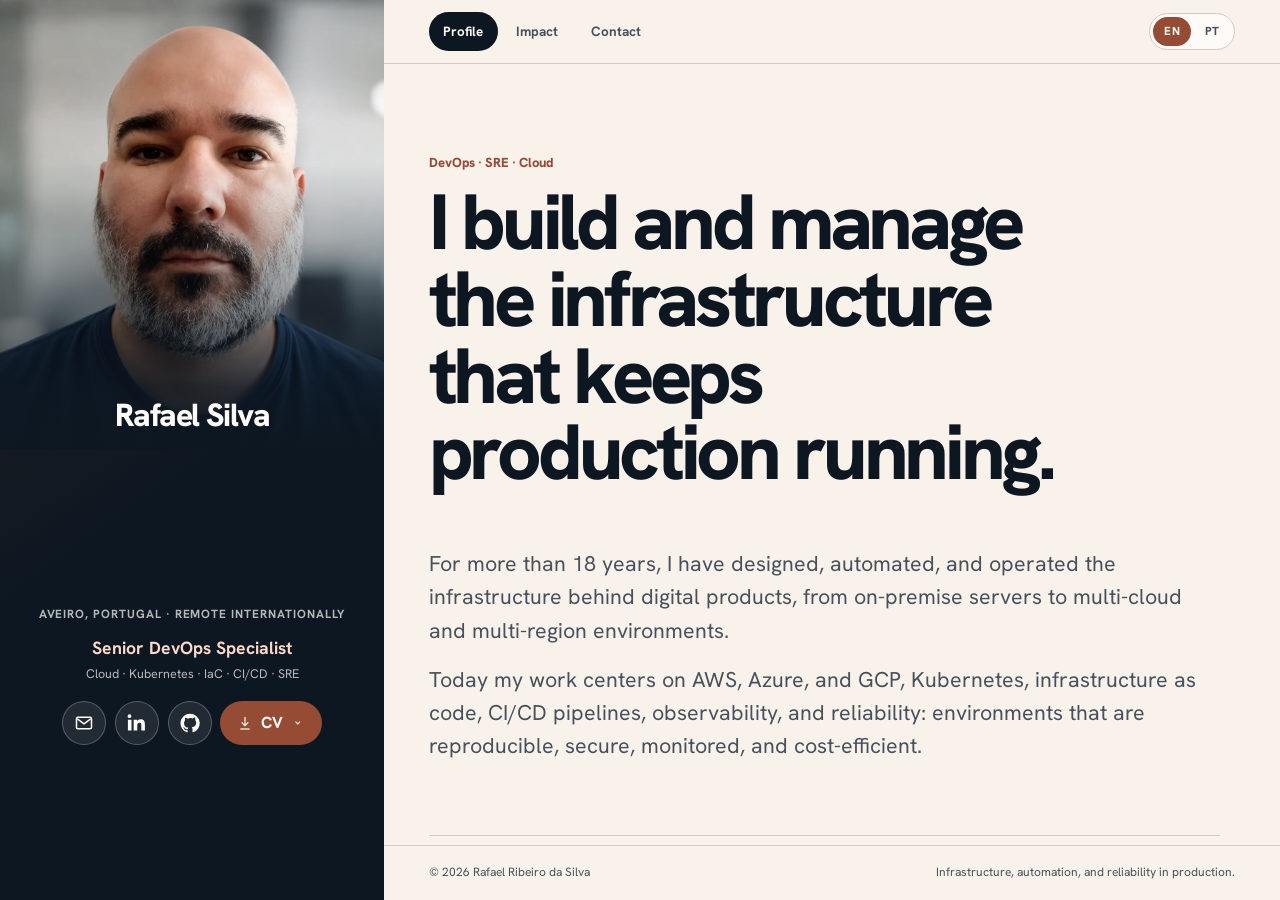
==== commit 022b33aa: "Rewrite copy around infrastructure and add cloud/Kubernetes skills - Reframe site and CV copy (EN/PT" ====
--- a/index.html
+++ b/index.html
@@ -4,7 +4,7 @@
   <meta charset="utf-8">
   <meta name="viewport" content="width=device-width, initial-scale=1, viewport-fit=cover">
   <title>Rafael Ribeiro da Silva · Senior DevOps Specialist</title>
-  <meta name="description" content="Senior DevOps Specialist focused on cloud platforms, reliability, and delivery automation, with 18+ years of experience across software and production systems.">
+  <meta name="description" content="Senior DevOps Specialist with 18+ years of experience designing, automating, and operating cloud infrastructure on AWS, Azure, and GCP, Kubernetes platforms, and CI/CD pipelines.">
   <meta name="theme-color" content="#9f4e37">
   <link rel="canonical" href="https://ribadev.github.io/">
   <meta property="og:type" content="website">
@@ -12,7 +12,7 @@
   <meta property="og:site_name" content="Rafael Ribeiro da Silva">
   <meta property="og:locale" content="en_US">
   <meta property="og:title" content="Rafael Ribeiro da Silva · Senior DevOps Specialist">
-  <meta property="og:description" content="DevOps, SRE, and platform engineering for software that runs reliably in production.">
+  <meta property="og:description" content="Cloud infrastructure on AWS, Azure, and GCP, Kubernetes, automation, and reliability for production environments.">
   <meta property="og:image" content="https://ribadev.github.io/assets/rafael-ribeiro-profile-cv.jpg">
   <meta property="og:image:secure_url" content="https://ribadev.github.io/assets/rafael-ribeiro-profile-cv.jpg">
   <meta property="og:image:type" content="image/jpeg">
@@ -21,7 +21,7 @@
   <meta property="og:image:alt" content="Portrait of Rafael Ribeiro da Silva">
   <meta name="twitter:card" content="summary_large_image">
   <meta name="twitter:title" content="Rafael Ribeiro da Silva · Senior DevOps Specialist">
-  <meta name="twitter:description" content="DevOps, SRE, and platform engineering for software that runs reliably in production.">
+  <meta name="twitter:description" content="Cloud infrastructure on AWS, Azure, and GCP, Kubernetes, automation, and reliability for production environments.">
   <meta name="twitter:image" content="https://ribadev.github.io/assets/rafael-ribeiro-profile-cv.jpg">
   <meta name="twitter:image:alt" content="Portrait of Rafael Ribeiro da Silva">
   <link rel="icon" href="assets/favicon.svg" type="image/svg+xml">
@@ -61,7 +61,7 @@
       <div class="portrait__content">
         <p class="location" data-i18n="location">Aveiro, Portugal · Remote internationally</p>
         <p class="role" data-i18n="role">Senior DevOps Specialist</p>
-        <p class="specialty" data-i18n="specialty">SRE · Cloud · Platform · CI/CD</p>
+        <p class="specialty" data-i18n="specialty">Cloud · Kubernetes · IaC · CI/CD · SRE</p>
 
         <div class="portrait__actions" aria-label="Professional links">
           <a class="icon-action" href="mailto:rrs.demolay@gmail.com" aria-label="Email Rafael">
@@ -111,23 +111,27 @@
       <div class="panels">
         <section class="panel" id="profile" aria-labelledby="nav-profile" data-section="profile">
           <div class="panel-heading">
-            <p class="kicker" data-i18n="profileKicker">DevOps &amp; reliability</p>
-            <h2 data-i18n="profileTitle">I build the platforms that keep software reliable in production.</h2>
+            <p class="kicker" data-i18n="profileKicker">DevOps · SRE · Cloud</p>
+            <h2 data-i18n="profileTitle">I build and manage the infrastructure that keeps production running.</h2>
           </div>
 
           <div class="intro-copy">
-            <p data-i18n="profileIntro1">For more than 18 years, I have worked where software meets infrastructure. The last decade has been focused on DevOps, SRE, cloud architecture, and delivery automation.</p>
-            <p data-i18n="profileIntro2">My software development background is a practical advantage: I write the platforms and automation myself, and I understand the code my teams put into production.</p>
+            <p data-i18n="profileIntro1">For more than 18 years, I have designed, automated, and operated the infrastructure behind digital products, from on-premise servers to multi-cloud and multi-region environments.</p>
+            <p data-i18n="profileIntro2">Today my work centers on AWS, Azure, and GCP, Kubernetes, infrastructure as code, CI/CD pipelines, observability, and reliability: environments that are reproducible, secure, monitored, and cost-efficient.</p>
           </div>
 
           <div class="expertise" aria-label="Core expertise and languages" data-i18n-aria="expertiseLabel">
             <div class="expertise__row">
-              <span data-i18n="expertiseOperate">Operate</span>
-              <p>SRE · DevOps · AWS · Multi-cloud · Reliability</p>
+              <span data-i18n="expertiseCloud">Cloud</span>
+              <p>AWS · Azure · GCP · Multi-cloud · Multi-region</p>
             </div>
             <div class="expertise__row">
               <span data-i18n="expertiseAutomate">Automate</span>
-              <p>Terraform · Ansible · Docker · Rancher</p>
+              <p>Terraform · Ansible</p>
+            </div>
+            <div class="expertise__row">
+              <span data-i18n="expertiseOrchestrate">Orchestrate</span>
+              <p>Kubernetes · Helm · Docker · Rancher</p>
             </div>
             <div class="expertise__row">
               <span data-i18n="expertiseDeliver">Deliver</span>
@@ -138,14 +142,18 @@
               <p>Prometheus · Grafana · Elastic Stack</p>
             </div>
             <div class="expertise__row">
-              <span data-i18n="expertiseBuild">Build</span>
-              <p>Go · Python · Ruby · Node.js</p>
+              <span data-i18n="expertiseOperate">Operate</span>
+              <p>SRE · High availability · Disaster recovery · Cost efficiency</p>
             </div>
             <div class="expertise__row">
               <span data-i18n="expertiseData">Data</span>
               <p>PostgreSQL · MySQL · MongoDB · Redis · RabbitMQ · NATS</p>
             </div>
             <div class="expertise__row">
+              <span data-i18n="expertiseCode">Code</span>
+              <p>Go · Python · Ruby · Node.js</p>
+            </div>
+            <div class="expertise__row">
               <span data-i18n="expertiseLanguages">Languages</span>
               <p data-i18n="spokenLanguages">Portuguese: Native · English: Advanced</p>
             </div>
@@ -153,33 +161,33 @@
 
           <div class="career-heading">
             <h3 data-i18n="careerTitle">Selected trajectory</h3>
-            <p data-i18n="careerIntro">Six chapters, from software development to DevOps, SRE, and platform engineering.</p>
+            <p data-i18n="careerIntro">Six chapters, from servers and web systems to cloud, SRE, and platform engineering.</p>
           </div>
 
           <ol class="career-list">
             <li>
               <div class="career-list__time">2023 — 2026</div>
-              <div><h4><span>DevOps Specialist</span><em>Millennium bcp</em></h4><p data-i18n="careerMbcBody">Built an internal product bootstrap platform in Go, PostgreSQL, and Redis that automated cloud product stacks and their dependencies.</p></div>
+              <div><h4><span>DevOps Specialist</span><em>Millennium bcp</em></h4><p data-i18n="careerMbcBody">Created an internal platform that automatically provisions the cloud infrastructure, environments, and dependencies for every new product.</p></div>
             </li>
             <li>
               <div class="career-list__time">2022 — 2023</div>
-              <div><h4><span>System Reliability Engineer</span><em>Algemetric</em></h4><p data-i18n="careerAlgBody">Engineered secure distributed environments and private communication across multiple cloud providers for encrypted-data workloads.</p></div>
+              <div><h4><span>System Reliability Engineer</span><em>Algemetric</em></h4><p data-i18n="careerAlgBody">Designed and operated secure multi-cloud infrastructure, with private networking between providers, for encrypted-data workloads.</p></div>
             </li>
             <li>
               <div class="career-list__time">2021 — 2022</div>
-              <div><h4><span>SRE Coordinator</span><em>Afterverse</em></h4><p data-i18n="careerAfterBody">Led reliability work for thousands of game servers across eight countries and four continents, balancing player experience, availability, and cost.</p></div>
+              <div><h4><span>SRE Coordinator</span><em>Afterverse</em></h4><p data-i18n="careerAfterBody">Coordinated the SRE team running thousands of game servers across eight countries and four continents, balancing availability, latency, and cost.</p></div>
             </li>
             <li>
               <div class="career-list__time">2019 — 2021</div>
-              <div><h4><span>SRE / DevOps</span><em>Stone · Descomplica</em></h4><p data-i18n="careerSreBody">Migrated critical payment infrastructure to a secure multi-region cloud with disaster recovery, then built the AWS foundation, CI/CD, and observability for an online university.</p></div>
+              <div><h4><span>SRE / DevOps</span><em>Stone · Descomplica</em></h4><p data-i18n="careerSreBody">Migrated critical payment infrastructure to a secure multi-region cloud with high availability and disaster recovery, then built the AWS infrastructure, CI/CD, and observability for an online university.</p></div>
             </li>
             <li>
               <div class="career-list__time">2015 — 2019</div>
-              <div><h4><span>Tech Leader / DevOps</span><em>Estante Virtual</em></h4><p data-i18n="careerEstanteBody">Led a major software modernization and established automated delivery, integration testing, autoscaling, observability, and cloud cost discipline.</p></div>
+              <div><h4><span>Tech Leader / DevOps</span><em>Estante Virtual</em></h4><p data-i18n="careerEstanteBody">Led a major platform modernization and put in place automated deployments, integration testing, autoscaling, observability, security, and cloud cost control.</p></div>
             </li>
             <li>
               <div class="career-list__time">2008 — 2015</div>
-              <div><h4><span data-i18n="careerEarlyRole">Software Developer</span><em data-i18n="careerEarlyCompanies">Eguana · Portal Teleguia · West Internet</em></h4><p data-i18n="careerEarlyBody">Built the development foundation in web systems, PHP, server architecture, and production operations.</p></div>
+              <div><h4><span data-i18n="careerEarlyRole">Developer &amp; SysAdmin</span><em data-i18n="careerEarlyCompanies">Eguana · Portal Teleguia · West Internet</em></h4><p data-i18n="careerEarlyBody">Started in PHP development and moved into server administration: AWS architecture, autoscaling, and web runtimes such as Apache, IIS, and nginx.</p></div>
             </li>
           </ol>
         </section>
@@ -187,15 +195,15 @@
         <section class="panel" id="impact" aria-labelledby="nav-impact" data-section="impact">
           <div class="panel-heading">
             <p class="kicker" data-i18n="impactKicker">Selected impact</p>
-            <h2 data-i18n="impactTitle">Platforms and infrastructure that teams can rely on.</h2>
+            <h2 data-i18n="impactTitle">Infrastructure that teams can rely on: automated, observable, and secure.</h2>
           </div>
 
           <article class="case-study case-study--copper">
             <div class="case-study__number">01</div>
             <div class="case-study__content">
-              <div class="case-study__meta"><span>Millennium bcp · 2023–2026</span><span>Go · PostgreSQL · Redis</span></div>
-              <h3 data-i18n="bootstrapTitle">A platform that bootstraps complete product stacks in the cloud.</h3>
-              <p data-i18n="bootstrapBody">I developed an internal platform that created each product dependency automatically and established reproducible Development, QA, Staging, and Production environments.</p>
+              <div class="case-study__meta"><span>Millennium bcp · 2023–2026</span><span>Infrastructure automation · Go · PostgreSQL · Redis</span></div>
+              <h3 data-i18n="bootstrapTitle">Complete cloud environments, provisioned automatically.</h3>
+              <p data-i18n="bootstrapBody">I designed and built an internal platform that provisions every dependency of a new product and sets up consistent, reproducible Development, QA, Staging, and Production environments.</p>
               <p class="case-study__result" data-i18n="bootstrapResult">The result: new projects started 70% faster and reached publication 85% faster, with fewer setup errors and less rework.</p>
             </div>
           </article>
@@ -223,17 +231,17 @@
           <article class="case-study case-study--ink">
             <div class="case-study__number">04</div>
             <div class="case-study__content">
-              <div class="case-study__meta"><span>Estante Virtual · 2015–2019</span><span>Ruby on Rails · PostgreSQL</span></div>
-              <h3 data-i18n="estanteTitle">From a Perl monolith to independently evolvable services.</h3>
-              <p data-i18n="estanteBody">I led the project from architecture and domain decomposition through data migration and development of the services that replaced a single Perl and MySQL system.</p>
-              <p class="case-study__result" data-i18n="estanteResult">The new architecture reduced coupling and allowed teams to develop and publish services independently, accelerating product improvements.</p>
+              <div class="case-study__meta"><span>Estante Virtual · 2015–2019</span><span>CI/CD · Autoscaling · Observability · PostgreSQL</span></div>
+              <h3 data-i18n="estanteTitle">A legacy monolith moved to independent, automatically deployed services.</h3>
+              <p data-i18n="estanteBody">As Tech Leader / DevOps, I led the migration away from a single Perl and MySQL system and built the pipelines, integration tests, autoscaling, and observability that let each new service be deployed on its own.</p>
+              <p class="case-study__result" data-i18n="estanteResult">The result: teams could release services independently and safely, with lower coupling and faster delivery of improvements.</p>
             </div>
           </article>
 
           <div class="operability-statement">
             <p data-i18n="operabilityLabel">The differentiator</p>
-            <h3 data-i18n="operabilityTitle">I bring a developer's perspective to operations.</h3>
-            <p data-i18n="operabilityBody">I treat infrastructure, pipelines, and platforms as software: versioned, tested, and built to be reused. That makes it easier to work side by side with development teams on how their code runs in production.</p>
+            <h3 data-i18n="operabilityTitle">I manage infrastructure the way good teams manage code.</h3>
+            <p data-i18n="operabilityBody">Everything is versioned, reviewed, tested, and reproducible: Terraform and Ansible for infrastructure, Helm for Kubernetes deployments, a pipeline for every change, and monitoring from day one. My development background is a bonus: I write the automation and internal tooling myself, and speak the same language as engineering teams.</p>
           </div>
         </section>
 
@@ -241,7 +249,7 @@
           <div class="contact-intro">
             <p class="kicker" data-i18n="contactKicker">Contact</p>
             <h2 data-i18n="contactTitle">A useful conversation can start with one clear message.</h2>
-            <p data-i18n="contactBody">For senior DevOps, SRE, or platform engineering roles and contracts, email is the fastest way to reach me.</p>
+            <p data-i18n="contactBody">For senior DevOps, SRE, or cloud infrastructure roles and contracts, email is the fastest way to reach me.</p>
           </div>
 
           <a class="email-cta" href="mailto:rrs.demolay@gmail.com">
@@ -264,7 +272,7 @@
 
       <footer class="footer">
         <span>© 2026 Rafael Ribeiro da Silva</span>
-        <span data-i18n="footerLine">Infrastructure, automation, and the software that connects them.</span>
+        <span data-i18n="footerLine">Infrastructure, automation, and reliability in production.</span>
       </footer>
     </main>
   </div>
